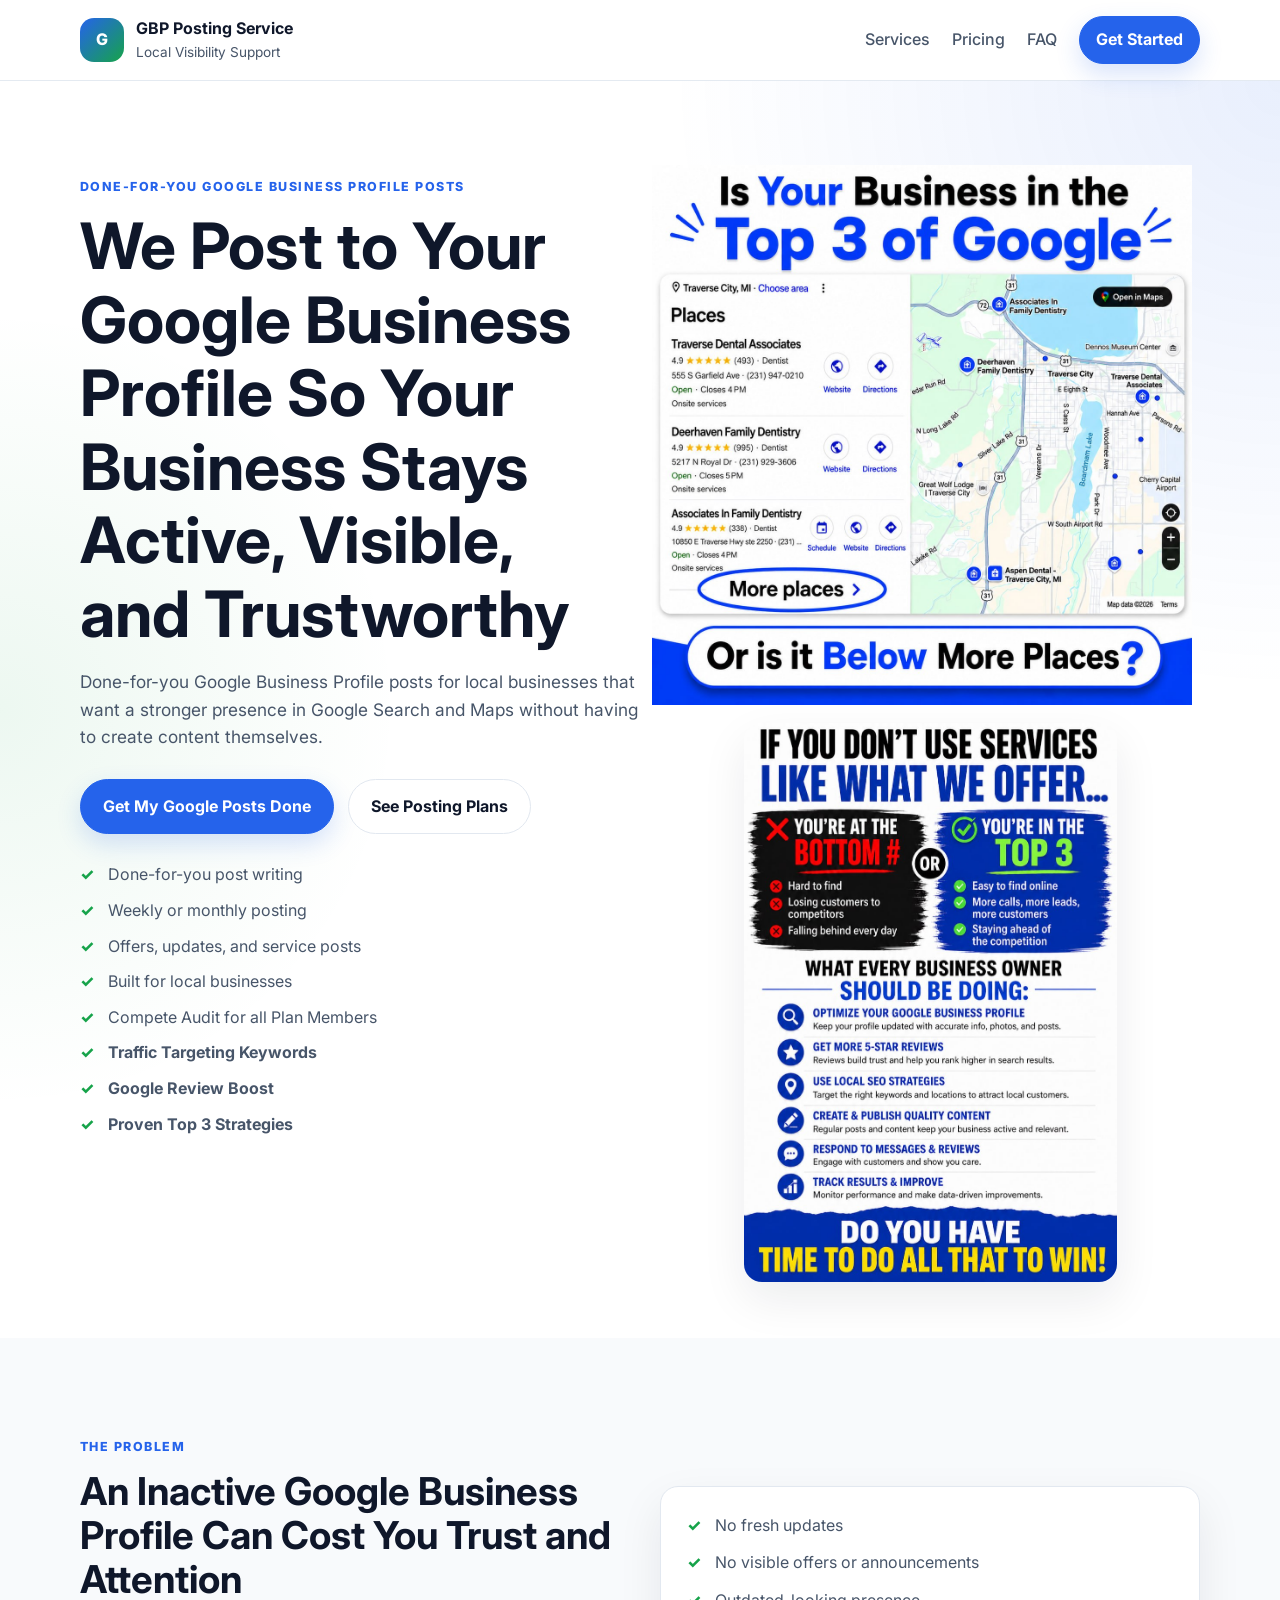
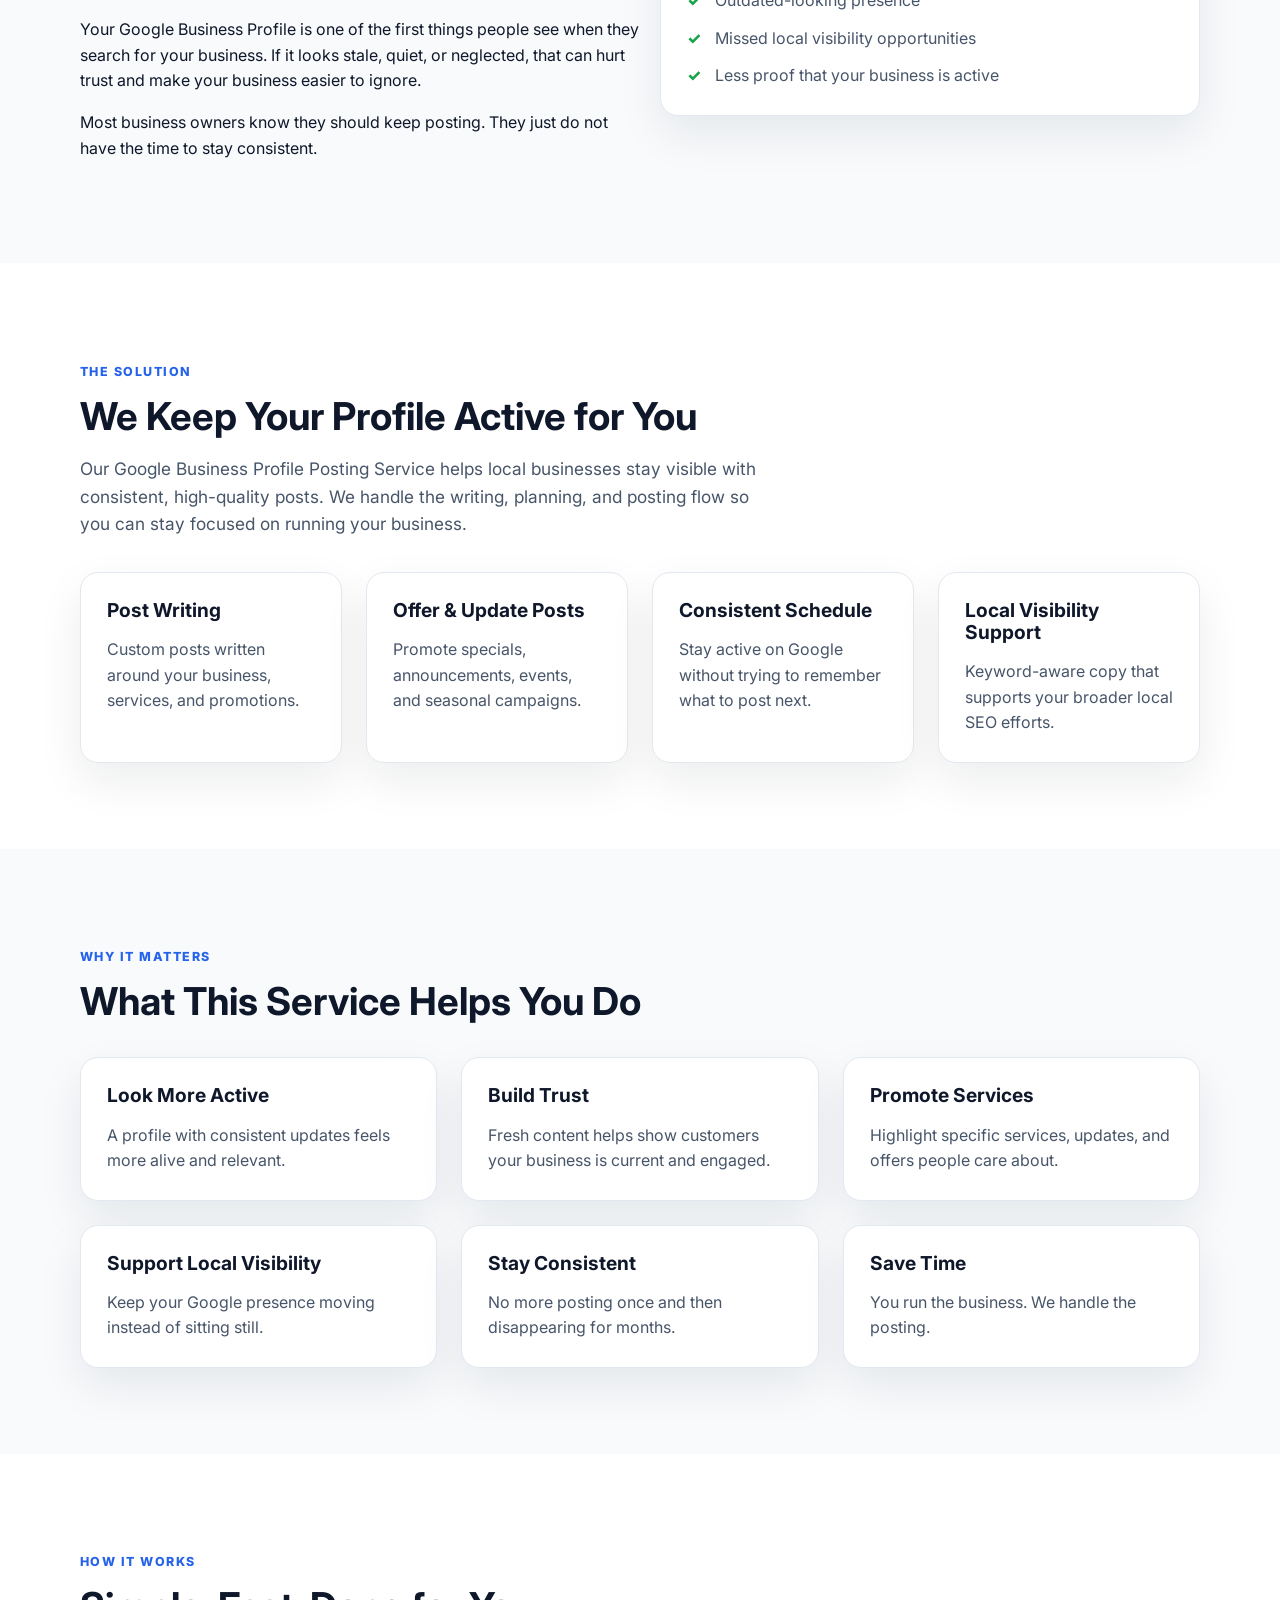
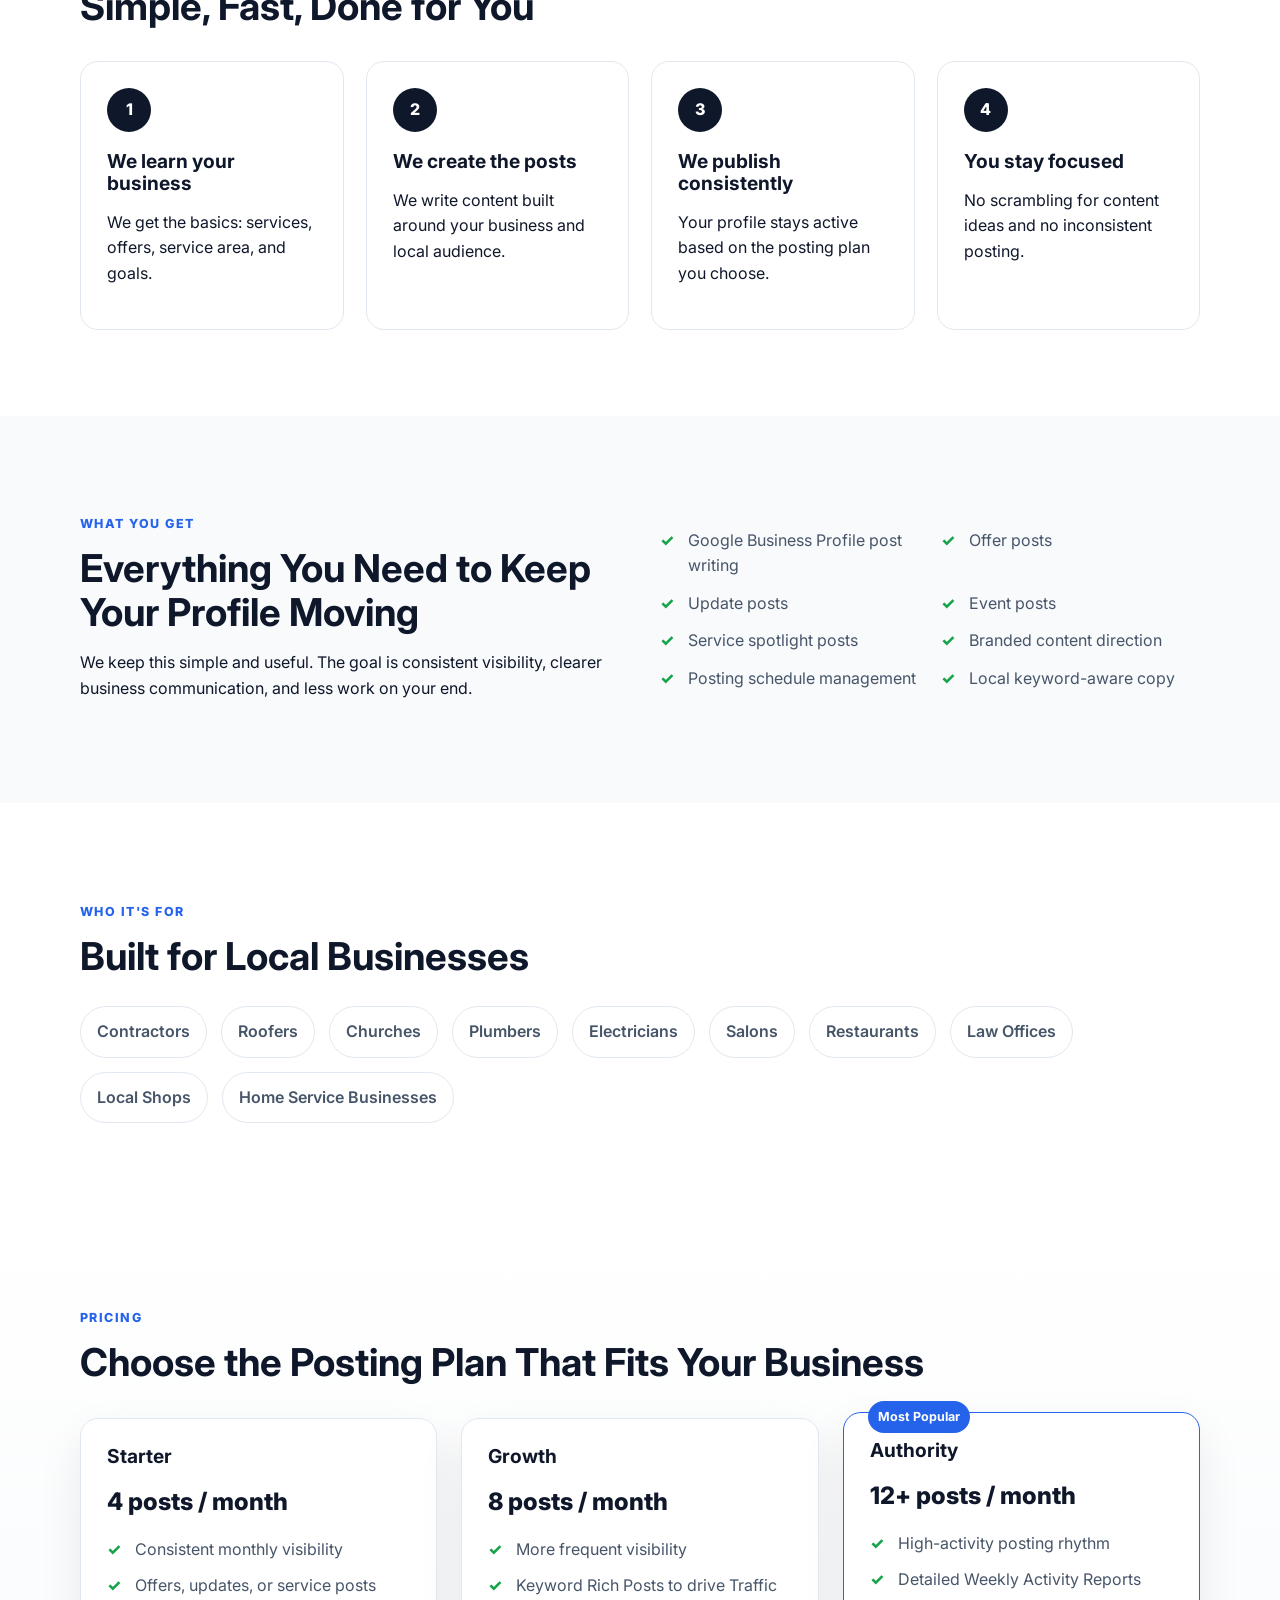
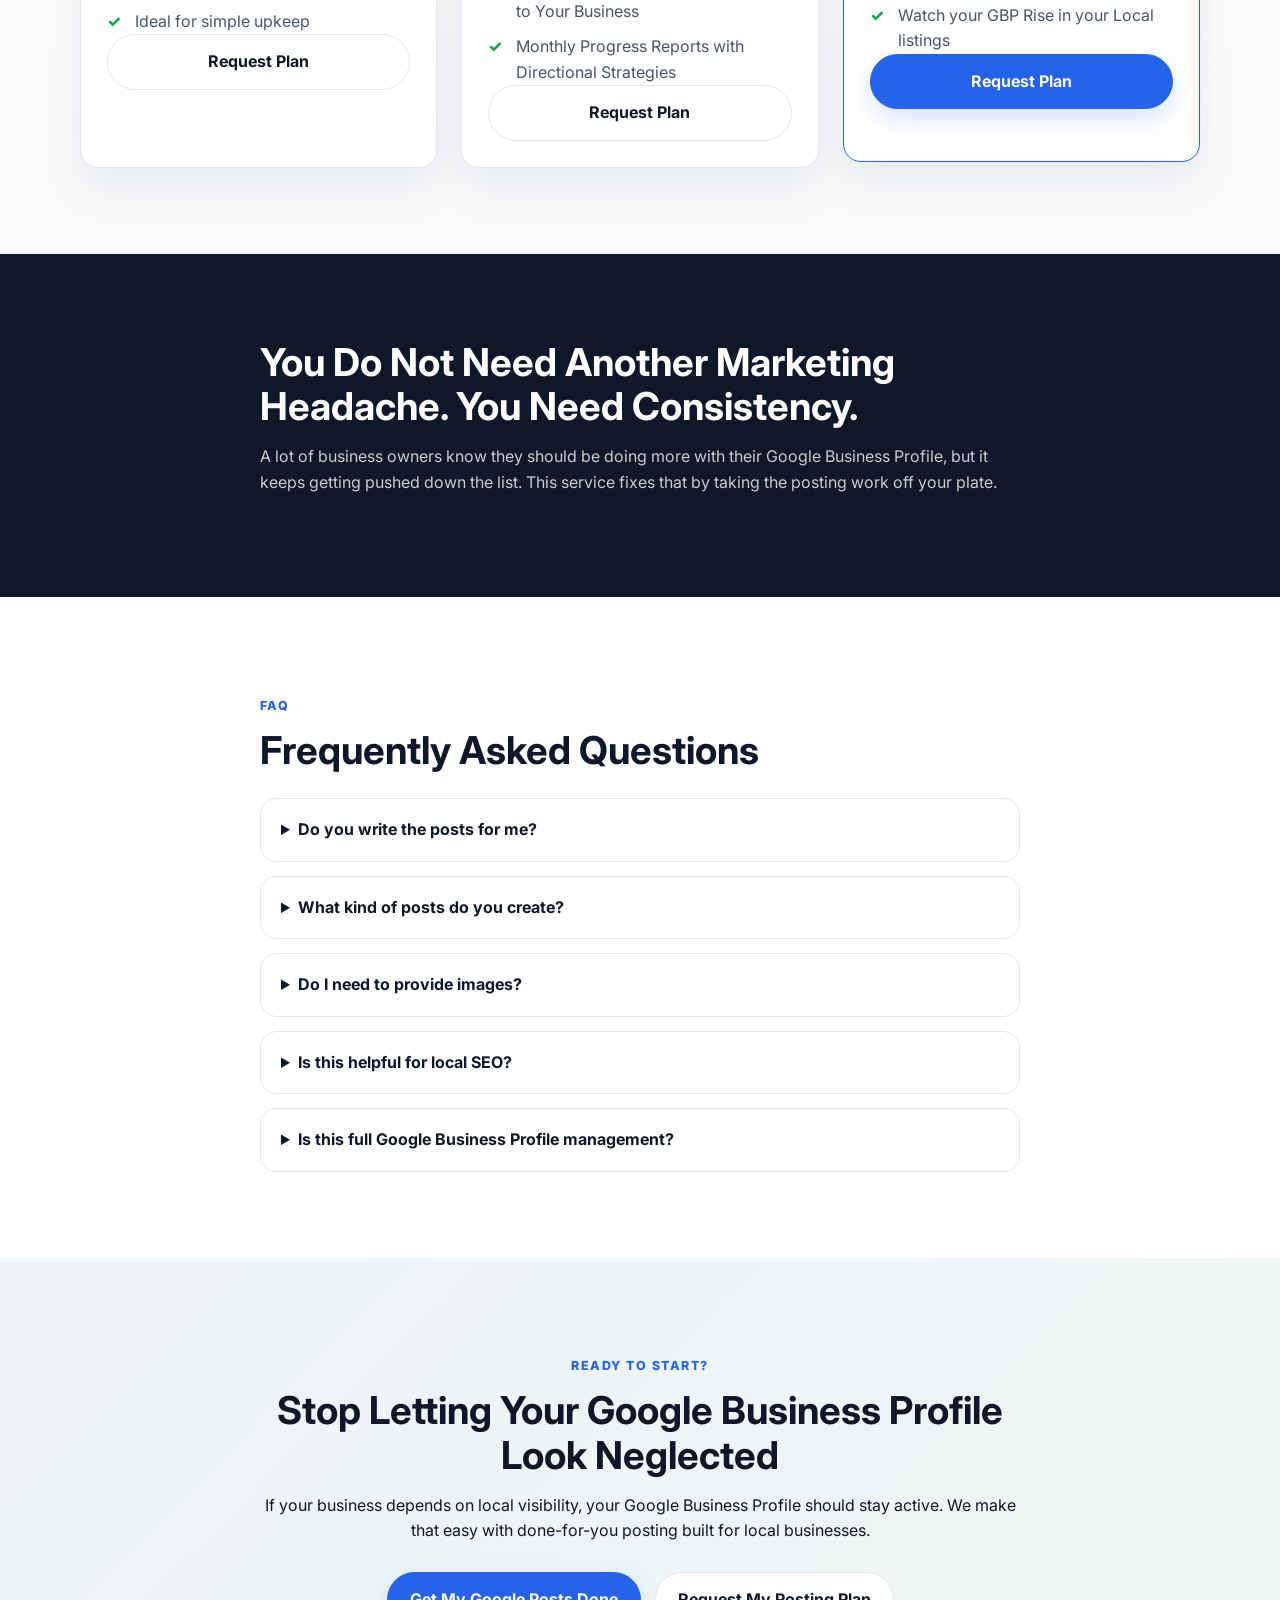
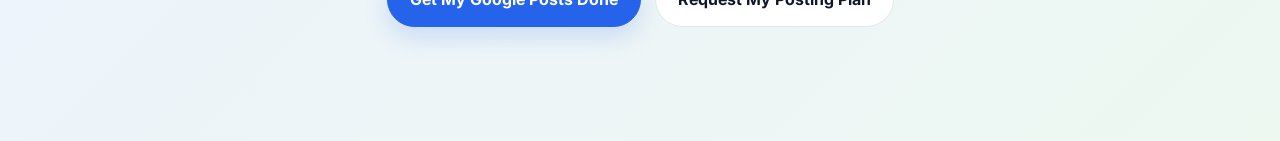
==== index.html @ eb39175f "Refine FAQ opening wording" ====
<!DOCTYPE html>
<html lang="en">
<head>
  <meta charset="UTF-8" />
  <meta name="viewport" content="width=device-width, initial-scale=1.0" />
  <title>Google Business Profile Posting Service for Local Businesses</title>
  <meta name="description" content="Done-for-you Google Business Profile posting service for local businesses that want a stronger presence in Google Search and Maps." />
  <link rel="preconnect" href="https://fonts.googleapis.com">
  <link rel="preconnect" href="https://fonts.gstatic.com" crossorigin>
  <link href="https://fonts.googleapis.com/css2?family=Inter:wght@400;500;600;700;800&display=swap" rel="stylesheet">
  <link rel="stylesheet" href="styles.css" />
</head>
<body>
  <header class="site-header">
    <div class="container nav">
      <div class="brand">
        <div class="brand-mark">G</div>
        <div>
          <strong>GBP Posting Service</strong>
          <span>Local Visibility Support</span>
        </div>
      </div>
      <nav>
        <a href="#services">Services</a>
        <a href="#pricing">Pricing</a>
        <a href="#faq">FAQ</a>
        <a href="#contact" class="btn btn-small">Get Started</a>
      </nav>
    </div>
  </header>

  <main>
    <section class="hero">
      <div class="container hero-grid">
        <div>
          <p class="eyebrow">DONE-FOR-YOU GOOGLE BUSINESS PROFILE POSTS</p>
          <h1>We Post to Your Google Business Profile So Your Business Stays Active, Visible, and Trustworthy</h1>
          <p class="lead">Done-for-you Google Business Profile posts for local businesses that want a stronger presence in Google Search and Maps without having to create content themselves.</p>
          <div class="hero-actions">
            <a href="#contact" class="btn">Get My Google Posts Done</a>
            <a href="#pricing" class="btn btn-secondary">See Posting Plans</a>
          </div>
          <ul class="check-list compact">
            <li>Done-for-you post writing</li>
            <li>Weekly or monthly posting</li>
            <li>Offers, updates, and service posts</li>
            <li>Built for local businesses</li>
            <li>Compete Audit for all Plan Members</li>
            <li><strong>Traffic Targeting Keywords</strong></li>
            <li><strong>Google Review Boost</strong></li>
            <li><strong>Proven Top 3 Strategies</strong></li>
          </ul>
        </div>
        <div class="hero-visual-stack">
          <div class="hero-card hero-image-card">
            <img src="assets/hero-image-v4.jpg" alt="Google Business Profile Posting Service" class="hero-image" />
          </div>
          <div class="hero-support-wrap">
            <img src="assets/hero-support-image.jpg" alt="Google Business Profile support visual" class="hero-support-image" />
          </div>
        </div>
      </div>
    </section>

    <section class="section muted">
      <div class="container two-col">
        <div>
          <p class="eyebrow">THE PROBLEM</p>
          <h2>An Inactive Google Business Profile Can Cost You Trust and Attention</h2>
          <p>Your Google Business Profile is one of the first things people see when they search for your business. If it looks stale, quiet, or neglected, that can hurt trust and make your business easier to ignore.</p>
          <p>Most business owners know they should keep posting. They just do not have the time to stay consistent.</p>
        </div>
        <div class="card">
          <ul class="check-list">
            <li>No fresh updates</li>
            <li>No visible offers or announcements</li>
            <li>Outdated-looking presence</li>
            <li>Missed local visibility opportunities</li>
            <li>Less proof that your business is active</li>
          </ul>
        </div>
      </div>
    </section>

    <section id="services" class="section">
      <div class="container">
        <p class="eyebrow">THE SOLUTION</p>
        <h2>We Keep Your Profile Active for You</h2>
        <p class="section-intro">Our Google Business Profile Posting Service helps local businesses stay visible with consistent, high-quality posts. We handle the writing, planning, and posting flow so you can stay focused on running your business.</p>
        <div class="card-grid four">
          <article class="card feature-card">
            <h3>Post Writing</h3>
            <p>Custom posts written around your business, services, and promotions.</p>
          </article>
          <article class="card feature-card">
            <h3>Offer & Update Posts</h3>
            <p>Promote specials, announcements, events, and seasonal campaigns.</p>
          </article>
          <article class="card feature-card">
            <h3>Consistent Schedule</h3>
            <p>Stay active on Google without trying to remember what to post next.</p>
          </article>
          <article class="card feature-card">
            <h3>Local Visibility Support</h3>
            <p>Keyword-aware copy that supports your broader local SEO efforts.</p>
          </article>
        </div>
      </div>
    </section>

    <section class="section muted">
      <div class="container">
        <p class="eyebrow">WHY IT MATTERS</p>
        <h2>What This Service Helps You Do</h2>
        <div class="card-grid three">
          <article class="card"><h3>Look More Active</h3><p>A profile with consistent updates feels more alive and relevant.</p></article>
          <article class="card"><h3>Build Trust</h3><p>Fresh content helps show customers your business is current and engaged.</p></article>
          <article class="card"><h3>Promote Services</h3><p>Highlight specific services, updates, and offers people care about.</p></article>
          <article class="card"><h3>Support Local Visibility</h3><p>Keep your Google presence moving instead of sitting still.</p></article>
          <article class="card"><h3>Stay Consistent</h3><p>No more posting once and then disappearing for months.</p></article>
          <article class="card"><h3>Save Time</h3><p>You run the business. We handle the posting.</p></article>
        </div>
      </div>
    </section>

    <section class="section">
      <div class="container">
        <p class="eyebrow">HOW IT WORKS</p>
        <h2>Simple, Fast, Done for You</h2>
        <div class="steps">
          <div class="step"><span>1</span><h3>We learn your business</h3><p>We get the basics: services, offers, service area, and goals.</p></div>
          <div class="step"><span>2</span><h3>We create the posts</h3><p>We write content built around your business and local audience.</p></div>
          <div class="step"><span>3</span><h3>We publish consistently</h3><p>Your profile stays active based on the posting plan you choose.</p></div>
          <div class="step"><span>4</span><h3>You stay focused</h3><p>No scrambling for content ideas and no inconsistent posting.</p></div>
        </div>
      </div>
    </section>

    <section class="section muted">
      <div class="container two-col">
        <div>
          <p class="eyebrow">WHAT YOU GET</p>
          <h2>Everything You Need to Keep Your Profile Moving</h2>
          <p>We keep this simple and useful. The goal is consistent visibility, clearer business communication, and less work on your end.</p>
        </div>
        <div>
          <ul class="check-list cols">
            <li>Google Business Profile post writing</li>
            <li>Offer posts</li>
            <li>Update posts</li>
            <li>Event posts</li>
            <li>Service spotlight posts</li>
            <li>Branded content direction</li>
            <li>Posting schedule management</li>
            <li>Local keyword-aware copy</li>
          </ul>
        </div>
      </div>
    </section>

    <section class="section">
      <div class="container">
        <p class="eyebrow">WHO IT'S FOR</p>
        <h2>Built for Local Businesses</h2>
        <div class="badge-grid">
          <span>Contractors</span>
          <span>Roofers</span>
          <span>Churches</span>
          <span>Plumbers</span>
          <span>Electricians</span>
          <span>Salons</span>
          <span>Restaurants</span>
          <span>Law Offices</span>
          <span>Local Shops</span>
          <span>Home Service Businesses</span>
        </div>
      </div>
    </section>

    <section id="pricing" class="section pricing-section">
      <div class="container">
        <p class="eyebrow">PRICING</p>
        <h2>Choose the Posting Plan That Fits Your Business</h2>
        <div class="card-grid three pricing-grid">
          <article class="card pricing-card">
            <h3>Starter</h3>
            <p class="price">4 posts / month</p>
            <ul class="check-list compact">
              <li>Consistent monthly visibility</li>
              <li>Offers, updates, or service posts</li>
              <li>Ideal for simple upkeep</li>
            </ul>
            <a href="#contact" class="btn btn-secondary btn-block">Request Plan</a>
          </article>
          <article class="card pricing-card">
            <h3>Growth</h3>
            <p class="price">8 posts / month</p>
            <ul class="check-list compact">
              <li>More frequent visibility</li>
              <li>Keyword Rich Posts to drive Traffic to Your Business</li>
              <li>Monthly Progress Reports with Directional Strategies</li>
            </ul>
            <a href="#contact" class="btn btn-secondary btn-block">Request Plan</a>
          </article>
          <article class="card pricing-card featured">
            <div class="tag">Most Popular</div>
            <h3>Authority</h3>
            <p class="price">12+ posts / month</p>
            <ul class="check-list compact">
              <li>High-activity posting rhythm</li>
              <li>Detailed Weekly Activity Reports</li>
              <li>Watch your GBP Rise in your Local listings</li>
            </ul>
            <a href="#contact" class="btn btn-block">Request Plan</a>
          </article>
        </div>
      </div>
    </section>

    <section class="section dark-band">
      <div class="container narrow">
        <h2>You Do Not Need Another Marketing Headache. You Need Consistency.</h2>
        <p>A lot of business owners know they should be doing more with their Google Business Profile, but it keeps getting pushed down the list. This service fixes that by taking the posting work off your plate.</p>
      </div>
    </section>

    <section id="faq" class="section">
      <div class="container narrow">
        <p class="eyebrow">FAQ</p>
        <h2>Frequently Asked Questions</h2>
        <div class="faq-list">
          <details><summary>Do you write the posts for me?</summary><p>Yes. We handle the writing based on your business, services, and offers.</p></details>
          <details><summary>What kind of posts do you create?</summary><p>Offers, updates, events, service spotlight posts, and general business announcements.</p></details>
          <details><summary>Do I need to provide images?</summary><p>You can provide them, or we can guide the image direction to fit the post.</p></details>
          <details><summary>Is this helpful for local SEO?</summary><p>It supports your broader local visibility strategy by keeping your profile active and current.</p></details>
          <details><summary>Is this full Google Business Profile management?</summary><p>No and Yes, this is a GBP posting service BUT, We do offer other Premium Services For Local Business Owners, Websites, Messaging, Viral Campaigns, Videos and more.</p></details>
        </div>
      </div>
    </section>

    <section id="contact" class="section final-cta">
      <div class="container narrow center">
        <p class="eyebrow">READY TO START?</p>
        <h2>Stop Letting Your Google Business Profile Look Neglected</h2>
        <p>If your business depends on local visibility, your Google Business Profile should stay active. We make that easy with done-for-you posting built for local businesses.</p>
        <div class="hero-actions centered-actions">
          <a href="mailto:kellysreviews@agentmail.to?subject=Google%20Business%20Profile%20Posting%20Service" class="btn">Get My Google Posts Done</a>
          <a href="mailto:kellysreviews@agentmail.to?subject=Request%20My%20Posting%20Plan" class="btn btn-secondary">Request My Posting Plan</a>
        </div>
      </div>
    </section>
  </main>
</body>
</html>
---- styles.css ----
:root {
  --bg: #ffffff;
  --text: #0f172a;
  --muted: #475569;
  --line: #e2e8f0;
  --soft: #f8fafc;
  --primary: #2563eb;
  --primary-dark: #1d4ed8;
  --accent: #16a34a;
  --dark: #0f172a;
  --radius: 18px;
  --shadow: 0 18px 45px rgba(15, 23, 42, 0.08);
}
* { box-sizing: border-box; }
html { scroll-behavior: smooth; }
body {
  margin: 0;
  font-family: 'Inter', system-ui, sans-serif;
  color: var(--text);
  background: var(--bg);
  line-height: 1.6;
}
a { color: inherit; text-decoration: none; }
.container { width: min(1120px, calc(100% - 32px)); margin: 0 auto; }
.narrow { width: min(760px, calc(100% - 32px)); }
.center { text-align: center; }
.site-header {
  position: sticky;
  top: 0;
  z-index: 10;
  background: rgba(255,255,255,0.92);
  backdrop-filter: blur(10px);
  border-bottom: 1px solid rgba(226,232,240,0.9);
}
.nav {
  display: flex;
  align-items: center;
  justify-content: space-between;
  padding: 16px 0;
  gap: 20px;
}
.brand { display: flex; align-items: center; gap: 12px; }
.brand strong, .brand span { display: block; }
.brand span { font-size: 0.85rem; color: var(--muted); }
.brand-mark {
  width: 44px; height: 44px; border-radius: 14px;
  display: grid; place-items: center;
  font-weight: 800; color: white;
  background: linear-gradient(135deg, var(--primary), var(--accent));
}
nav { display: flex; align-items: center; gap: 22px; }
nav a { color: var(--muted); font-weight: 500; }
.btn {
  display: inline-flex; align-items: center; justify-content: center;
  padding: 14px 22px; border-radius: 999px; font-weight: 700;
  background: var(--primary); color: white; border: 1px solid var(--primary);
  box-shadow: 0 10px 25px rgba(37, 99, 235, 0.18);
}
.btn:hover { background: var(--primary-dark); }
.btn-secondary {
  background: white; color: var(--text); border-color: var(--line); box-shadow: none;
}
.btn-small { padding: 10px 16px; }
.btn-block { width: 100%; }
.hero {
  padding: 84px 0 56px;
  background: radial-gradient(circle at top right, rgba(37,99,235,0.10), transparent 34%),
              radial-gradient(circle at left, rgba(22,163,74,0.08), transparent 28%);
}
.hero-grid, .two-col {
  display: grid;
  grid-template-columns: 1.02fr 0.98fr;
  gap: 18px;
  align-items: center;
}
.hero-grid {
  align-items: start;
}
.eyebrow {
  letter-spacing: 0.12em;
  text-transform: uppercase;
  font-size: 0.78rem;
  font-weight: 800;
  color: var(--primary);
  margin-bottom: 12px;
}
h1, h2, h3 { line-height: 1.15; margin: 0 0 16px; }
h1 { font-size: clamp(2.5rem, 5vw, 4.4rem); max-width: 13ch; }
h2 { font-size: clamp(2rem, 3vw, 3rem); }
h3 { font-size: 1.2rem; }
.lead, .section-intro { font-size: 1.08rem; color: var(--muted); max-width: 62ch; }
.hero-actions { display: flex; flex-wrap: wrap; gap: 14px; margin: 28px 0; }
.centered-actions { justify-content: center; }
.check-list { list-style: none; padding: 0; margin: 0; display: grid; gap: 12px; }
.check-list li {
  position: relative; padding-left: 28px; color: var(--muted);
}
.check-list li::before {
  content: '✓'; position: absolute; left: 0; top: 0;
  color: var(--accent); font-weight: 800;
}
.check-list.compact { gap: 10px; }
.check-list.cols { grid-template-columns: repeat(2, minmax(0, 1fr)); column-gap: 22px; }
.hero-visual-stack {
  display: flex;
  flex-direction: column;
  align-items: center;
  gap: 18px;
}
.hero-support-wrap {
  max-width: 373px;
  width: 100%;
  margin: 0 auto;
}
.hero-support-image {
  display: block;
  width: 100%;
  height: auto;
  border-radius: 18px;
  box-shadow: var(--shadow);
}
.hero-card, .card {
  background: white; border: 1px solid var(--line); border-radius: var(--radius); box-shadow: var(--shadow);
}
.hero-image-card {
  position: relative;
  overflow: visible;
  max-width: 560px;
  width: 100%;
  justify-self: stretch;
  align-self: start;
  margin-top: 0;
  margin-left: -8px;
  background: transparent;
  border: 0;
  box-shadow: none;
}
.hero-image {
  display: block;
  width: 100%;
  height: auto;
  max-height: 860px;
  object-fit: contain;
  object-position: center top;
}
.section { padding: 86px 0; }
.muted { background: var(--soft); }
.card { padding: 26px; }
.card-grid {
  display: grid; gap: 24px; margin-top: 34px;
}
.card-grid.four { grid-template-columns: repeat(4, minmax(0, 1fr)); }
.card-grid.three { grid-template-columns: repeat(3, minmax(0, 1fr)); }
.feature-card p, .card p { color: var(--muted); margin: 0; }
.steps {
  display: grid; grid-template-columns: repeat(4, minmax(0, 1fr)); gap: 22px; margin-top: 32px;
}
.step {
  padding: 26px; border: 1px solid var(--line); border-radius: var(--radius); background: white;
}
.step span {
  width: 44px; height: 44px; border-radius: 50%; display: grid; place-items: center;
  background: var(--dark); color: white; font-weight: 800; margin-bottom: 18px;
}
.badge-grid {
  display: flex; flex-wrap: wrap; gap: 14px; margin-top: 28px;
}
.badge-grid span {
  padding: 12px 16px; border-radius: 999px; border: 1px solid var(--line); background: white; color: var(--muted); font-weight: 600;
}
.pricing-section { background: linear-gradient(180deg, #ffffff, #f8fafc); }
.pricing-card { position: relative; }
.pricing-card .price { font-size: 1.5rem; font-weight: 800; color: var(--text); margin-bottom: 16px; }
.pricing-card.featured { border-color: var(--primary); transform: translateY(-6px); }
.tag {
  position: absolute; top: -12px; left: 24px; padding: 6px 10px; border-radius: 999px; background: var(--primary); color: white; font-size: 0.78rem; font-weight: 700;
}
.dark-band { background: var(--dark); color: white; }
.dark-band p { color: rgba(255,255,255,0.78); }
.faq-list { display: grid; gap: 14px; margin-top: 26px; }
details {
  border: 1px solid var(--line); border-radius: 16px; padding: 18px 20px; background: white;
}
summary { cursor: pointer; font-weight: 700; }
details p { color: var(--muted); margin: 12px 0 0; }
.final-cta {
  background: linear-gradient(135deg, rgba(37,99,235,0.08), rgba(22,163,74,0.08));
}
@media (max-width: 980px) {
  .hero-grid, .two-col, .card-grid.four, .card-grid.three, .steps { grid-template-columns: 1fr 1fr; }
  .hero-grid { gap: 20px; }
  nav { gap: 14px; }
}
@media (max-width: 760px) {
  .nav, nav, .hero-actions { flex-direction: column; align-items: stretch; }
  nav { width: 100%; }
  nav a { text-align: center; }
  .hero-grid, .two-col, .card-grid.four, .card-grid.three, .steps { grid-template-columns: 1fr; }
  .check-list.cols { grid-template-columns: 1fr; }
  .section { padding: 70px 0; }
  .hero { padding-top: 52px; }
  h1 { max-width: 100%; }
  .hero-visual-stack,
  .hero-support-wrap,
  .hero-image-card {
    max-width: 100%;
    justify-self: stretch;
  }
  .hero-image {
    max-height: none;
  }
}
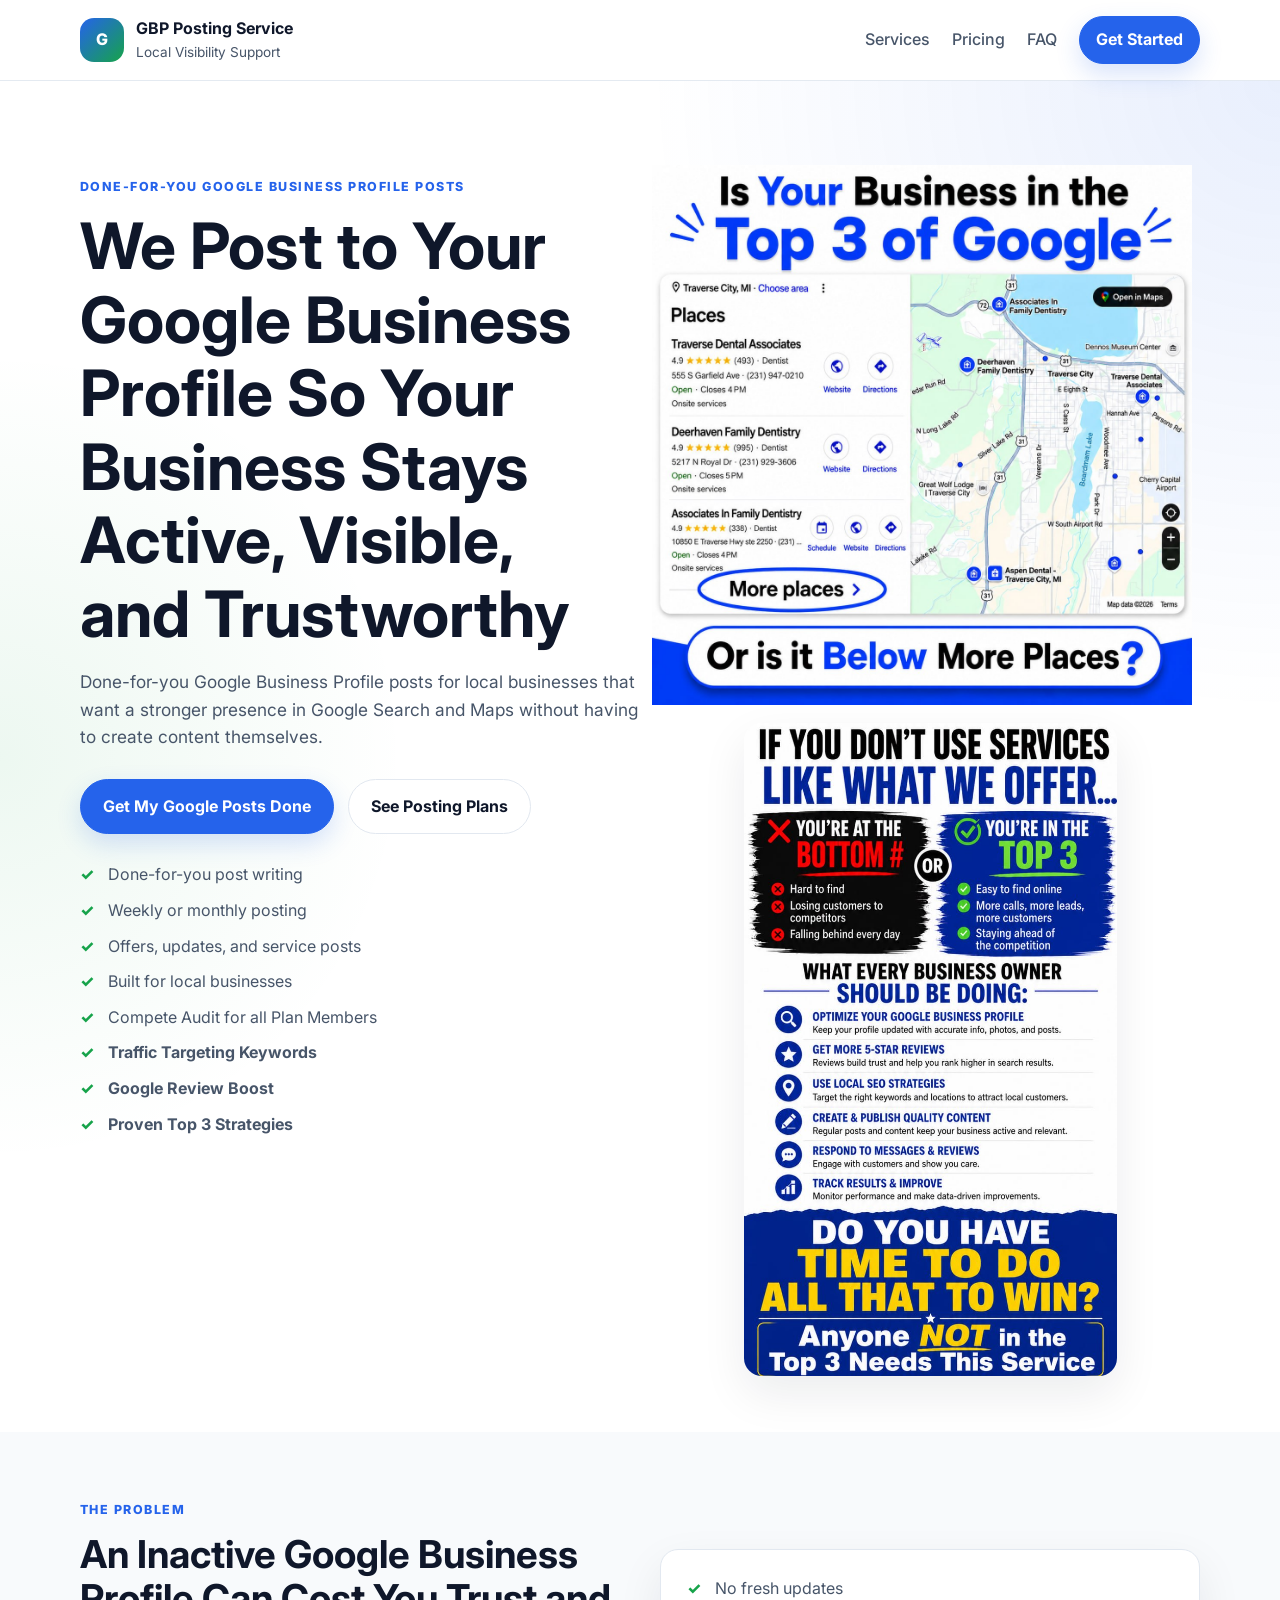
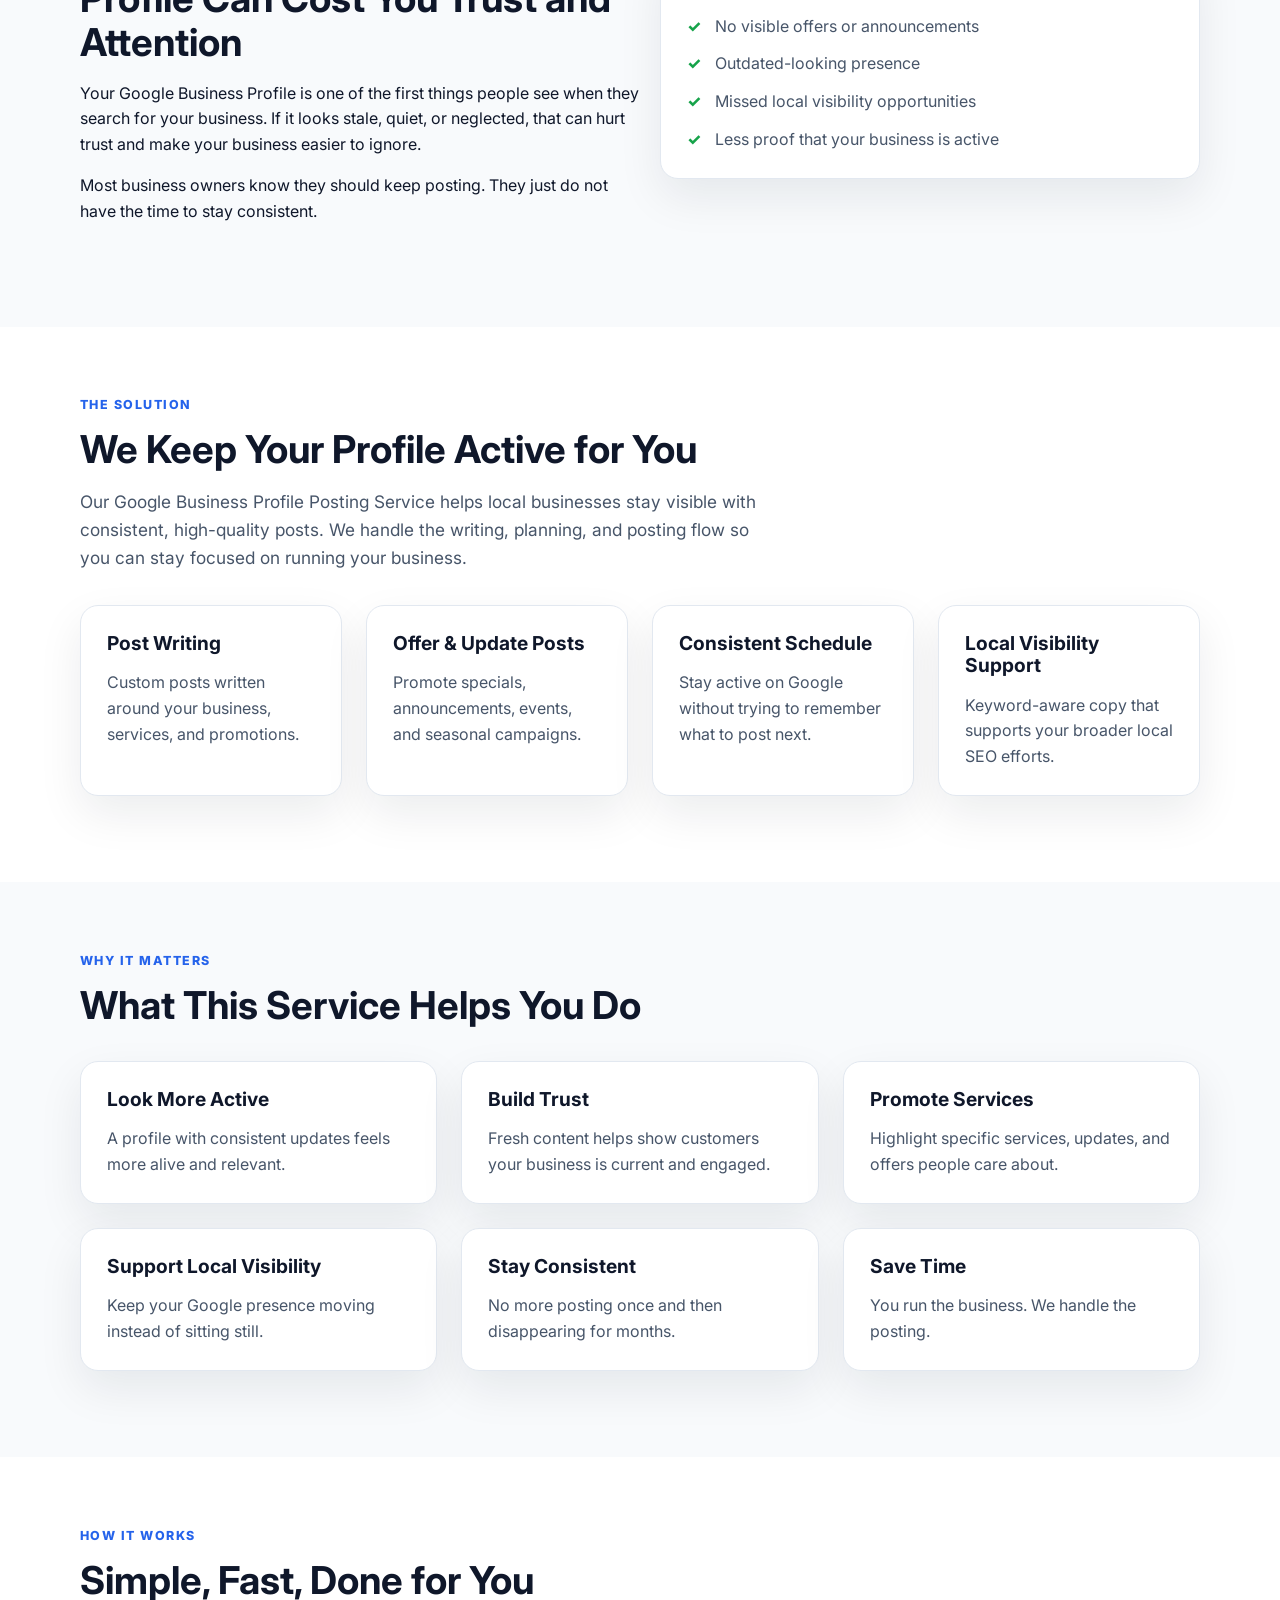
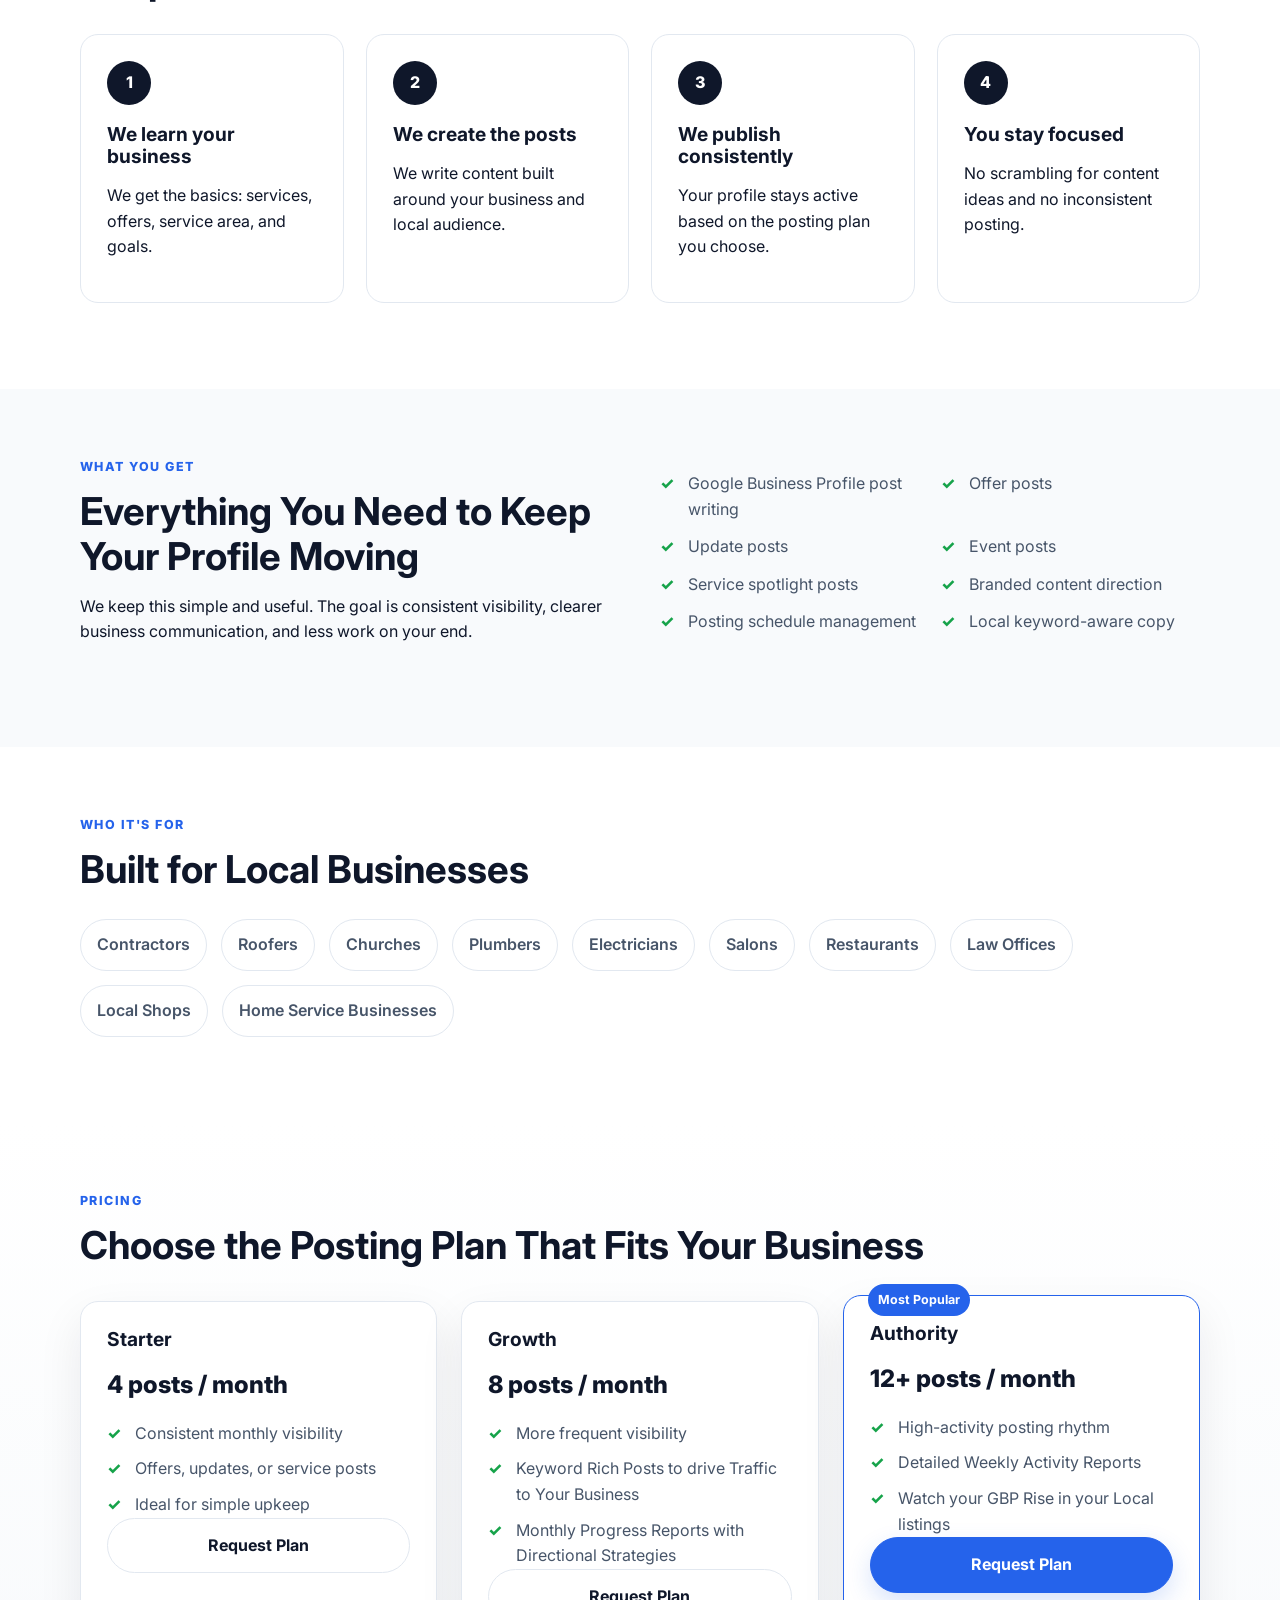
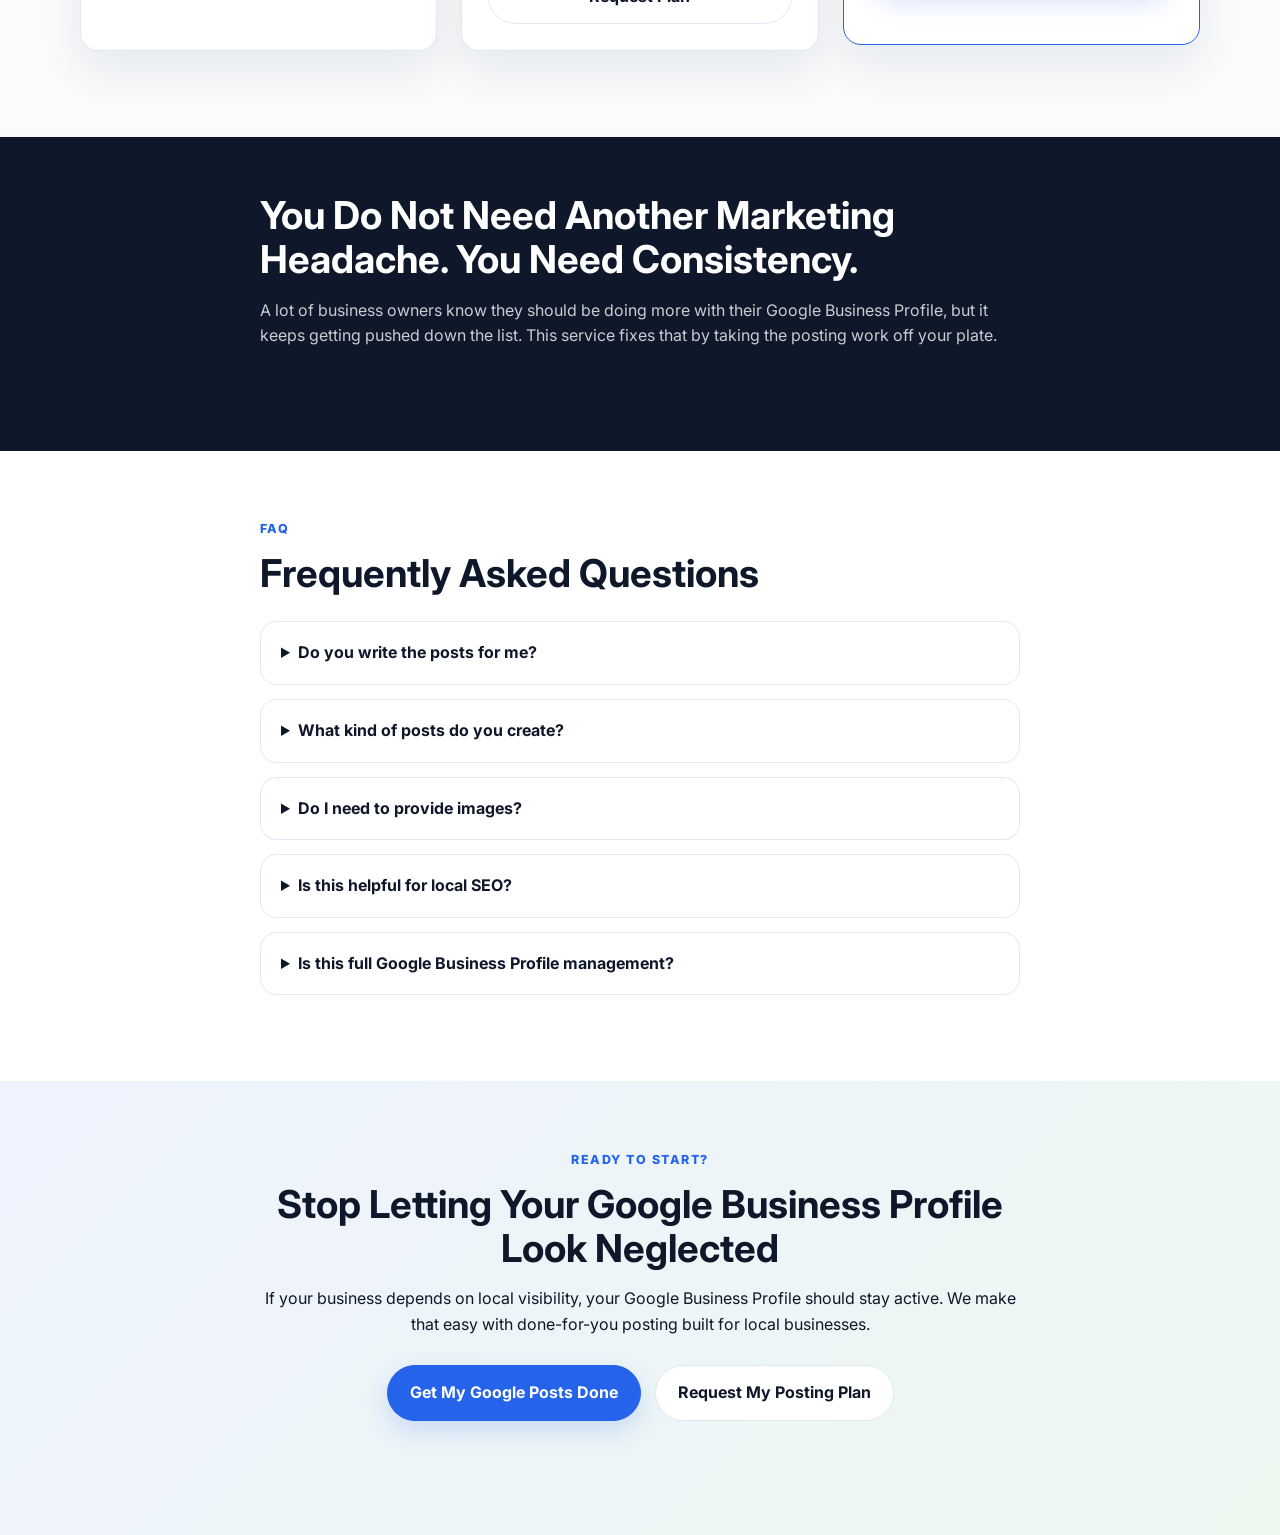
==== commit 39f03982: "Update hero support image" ====
--- a/index.html
+++ b/index.html
@@ -56,7 +56,7 @@
             <img src="assets/hero-image-v4.jpg" alt="Google Business Profile Posting Service" class="hero-image" />
           </div>
           <div class="hero-support-wrap">
-            <img src="assets/hero-support-image.jpg" alt="Google Business Profile support visual" class="hero-support-image" />
+            <img src="assets/hero-support-image-v2.jpg" alt="Google Business Profile support visual" class="hero-support-image" />
           </div>
         </div>
       </div>
--- a/styles.css
+++ b/styles.css
@@ -144,6 +144,8 @@
   object-position: center top;
 }
 .section { padding: 86px 0; }
+.hero + .section { padding-top: 56px; }
+.section + .section { padding-top: 56px; }
 .muted { background: var(--soft); }
 .card { padding: 26px; }
 .card-grid {
@@ -198,6 +200,8 @@
   .hero-grid, .two-col, .card-grid.four, .card-grid.three, .steps { grid-template-columns: 1fr; }
   .check-list.cols { grid-template-columns: 1fr; }
   .section { padding: 70px 0; }
+  .hero + .section,
+  .section + .section { padding-top: 42px; }
   .hero { padding-top: 52px; }
   h1 { max-width: 100%; }
   .hero-visual-stack,
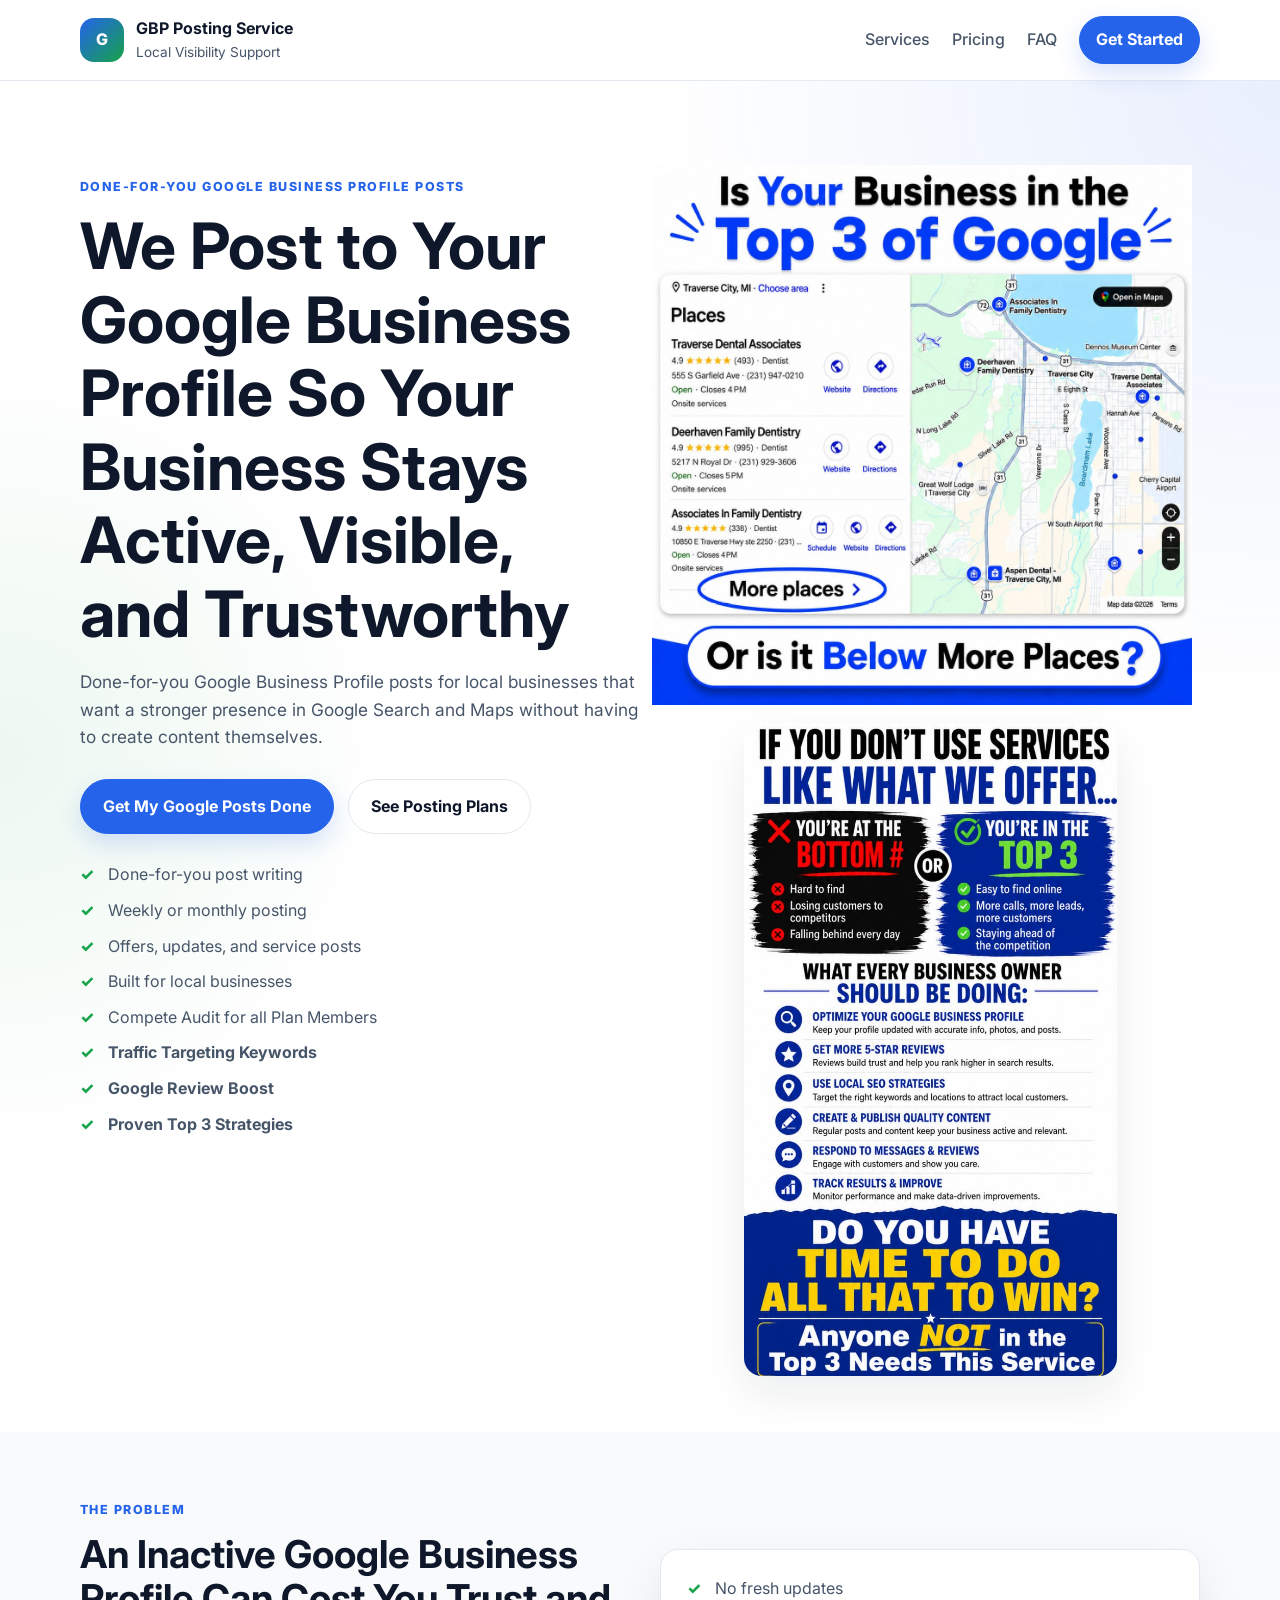
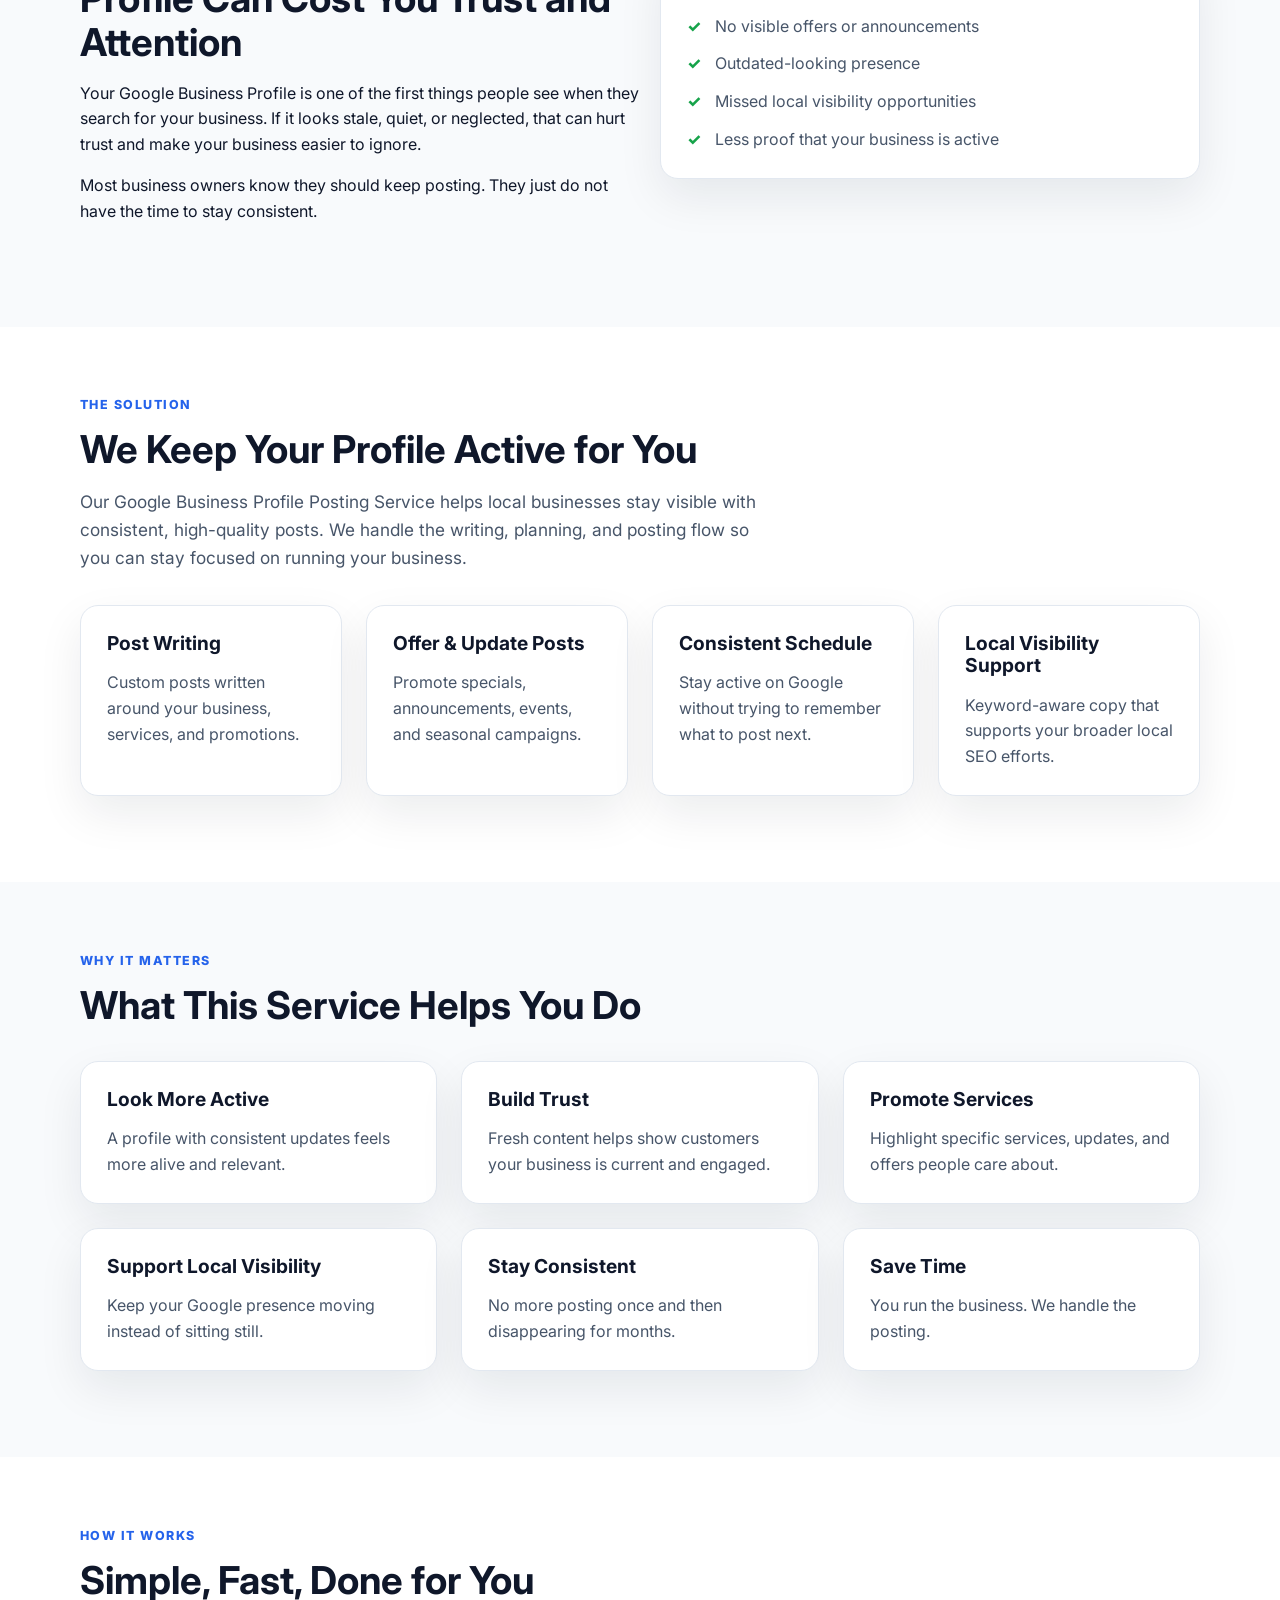
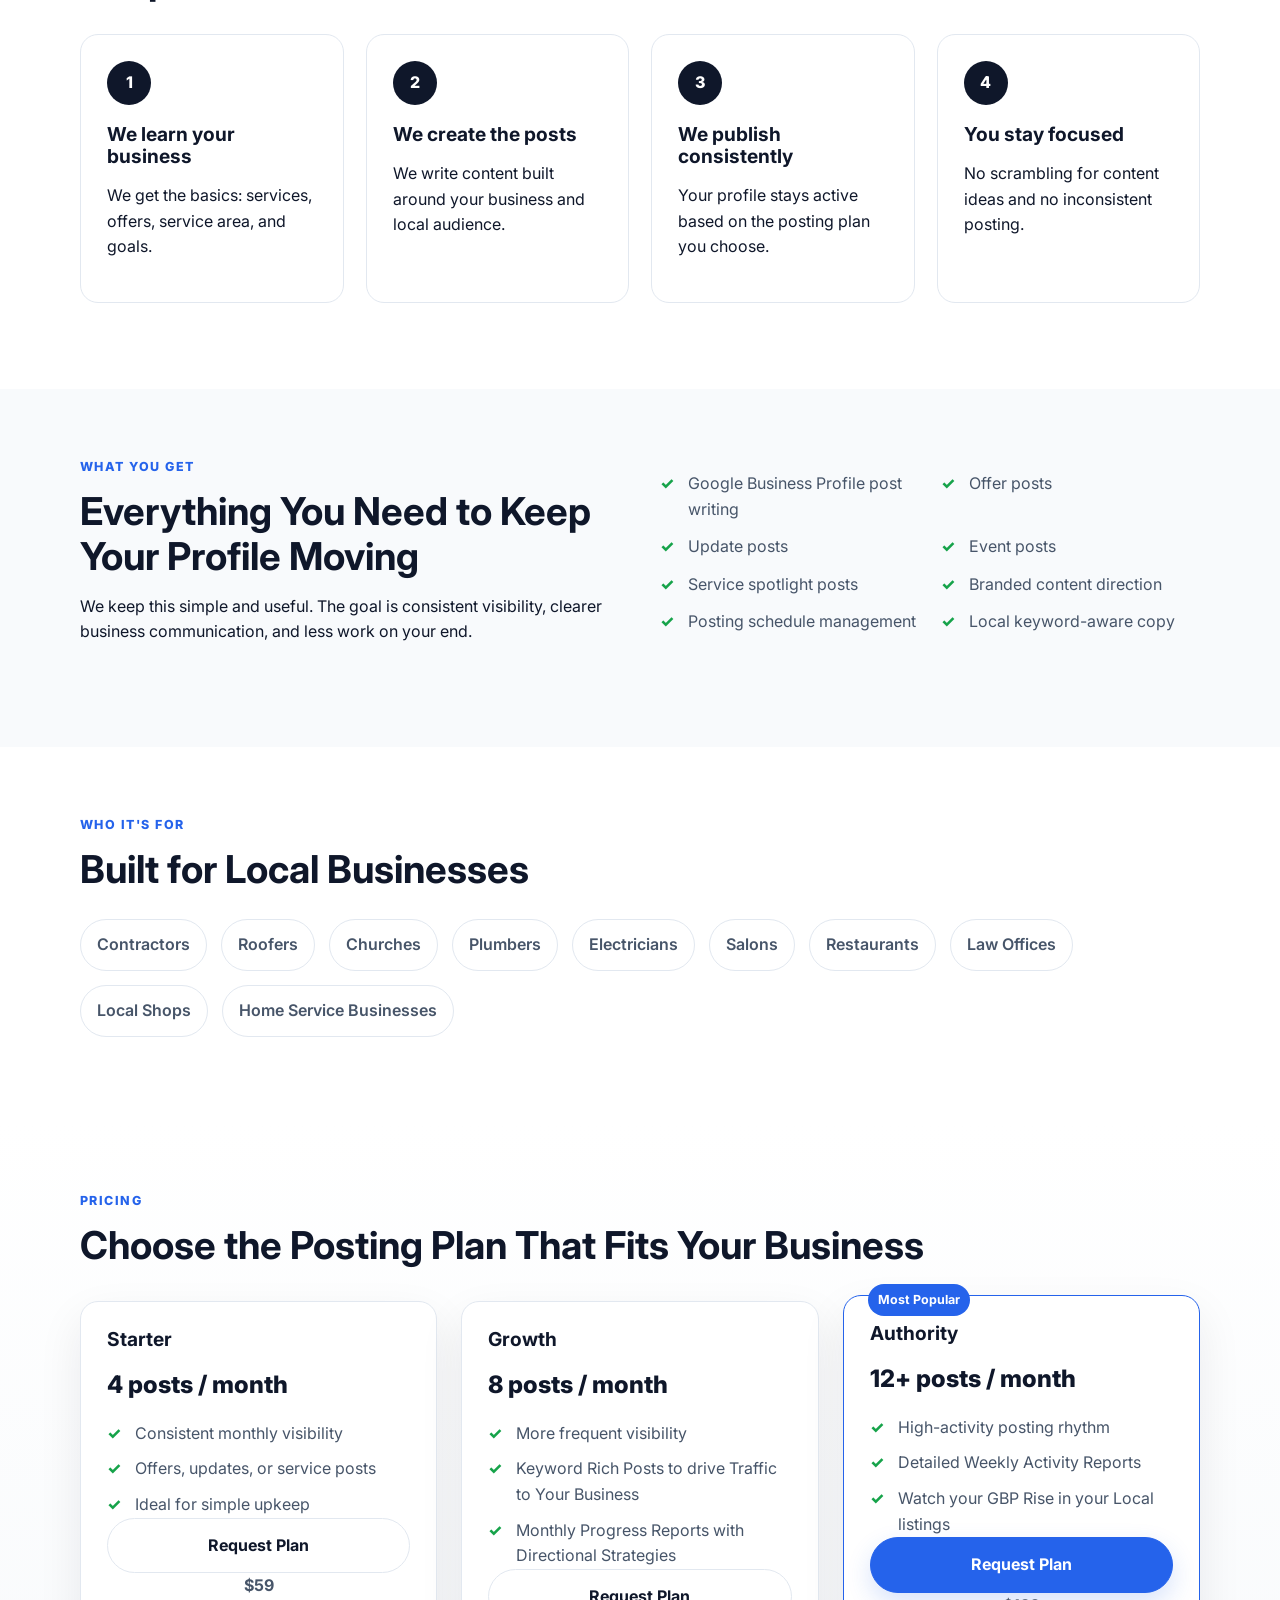
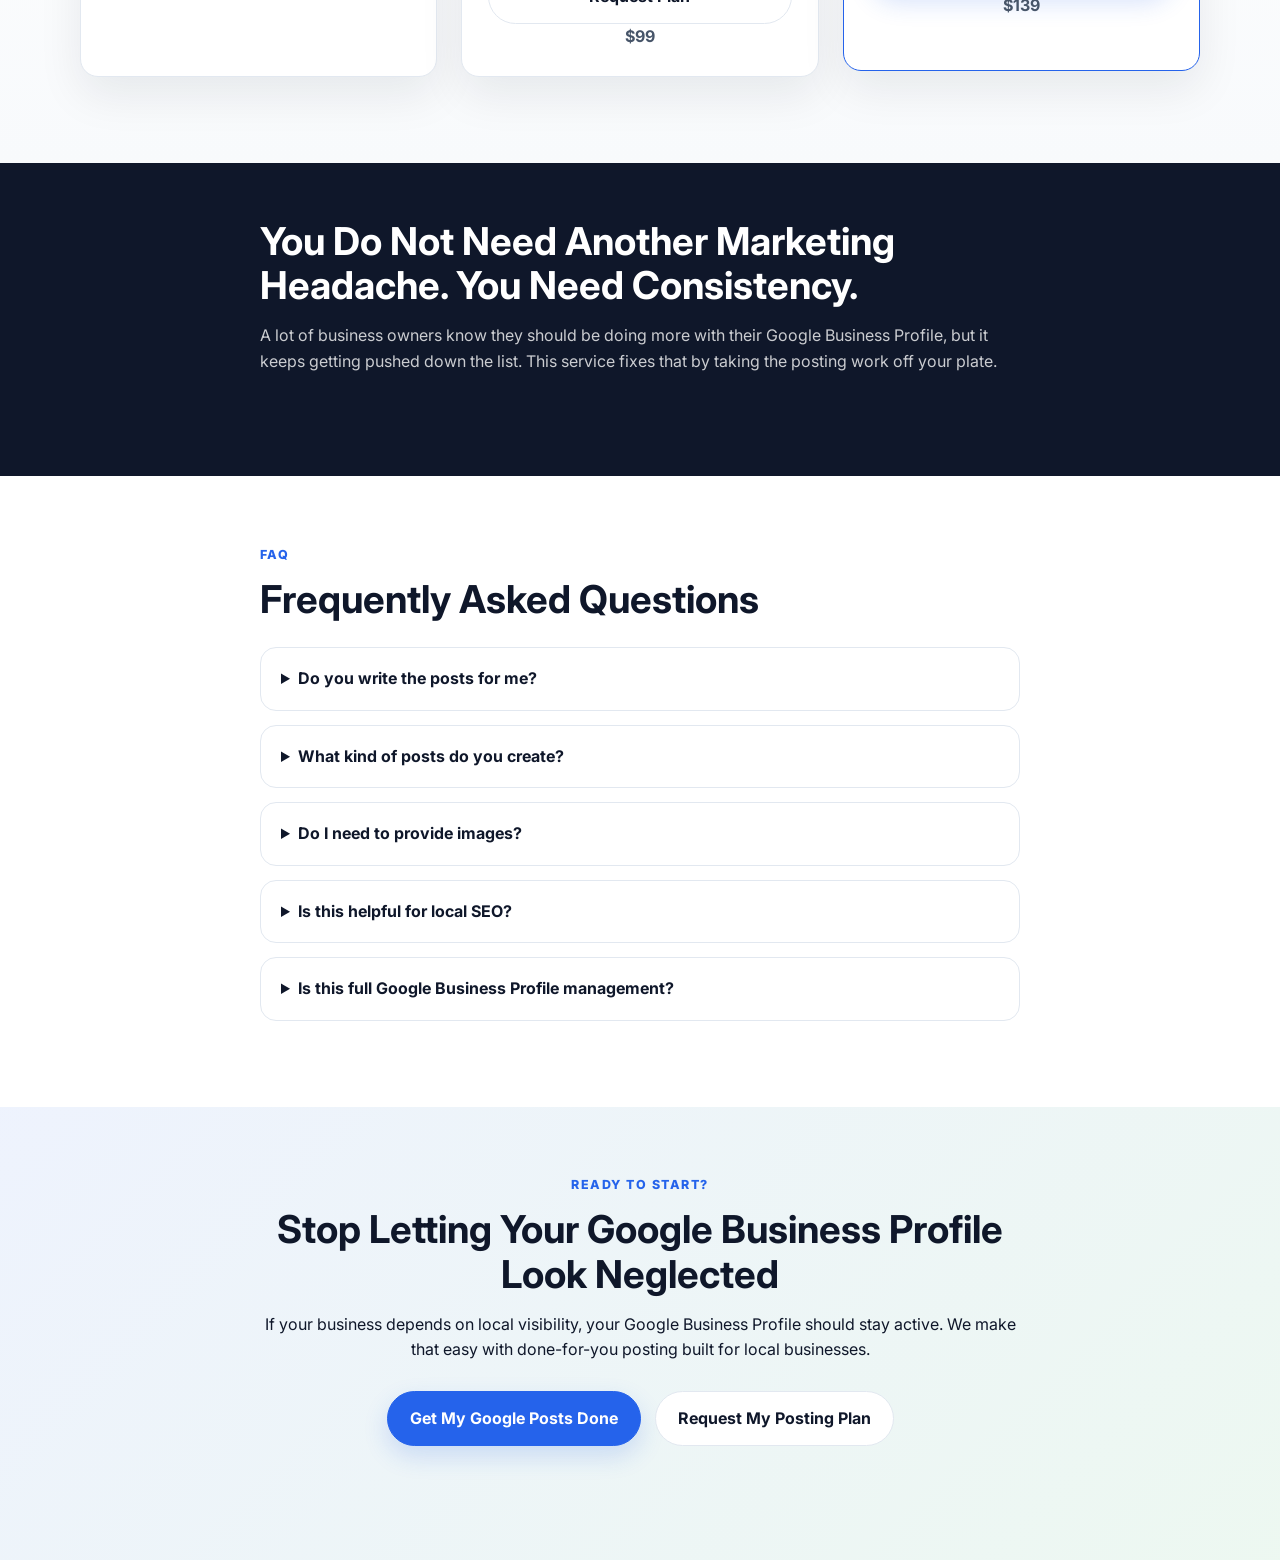
==== commit f9d25b8f: "Add pricing amounts to plan cards" ====
--- a/index.html
+++ b/index.html
@@ -191,6 +191,7 @@
               <li>Ideal for simple upkeep</li>
             </ul>
             <a href="#contact" class="btn btn-secondary btn-block">Request Plan</a>
+            <p class="plan-price-note">$59</p>
           </article>
           <article class="card pricing-card">
             <h3>Growth</h3>
@@ -201,6 +202,7 @@
               <li>Monthly Progress Reports with Directional Strategies</li>
             </ul>
             <a href="#contact" class="btn btn-secondary btn-block">Request Plan</a>
+            <p class="plan-price-note">$99</p>
           </article>
           <article class="card pricing-card featured">
             <div class="tag">Most Popular</div>
@@ -212,6 +214,7 @@
               <li>Watch your GBP Rise in your Local listings</li>
             </ul>
             <a href="#contact" class="btn btn-block">Request Plan</a>
+            <p class="plan-price-note">$139</p>
           </article>
         </div>
       </div>
--- a/styles.css
+++ b/styles.css
@@ -119,6 +119,15 @@
   border-radius: 18px;
   box-shadow: var(--shadow);
 }
+.hero-image,
+.hero-support-image {
+  transition: transform 0.35s ease, box-shadow 0.35s ease;
+  will-change: transform;
+}
+.hero-image-card:hover .hero-image,
+.hero-support-wrap:hover .hero-support-image {
+  transform: scale(1.08);
+}
 .hero-card, .card {
   background: white; border: 1px solid var(--line); border-radius: var(--radius); box-shadow: var(--shadow);
 }
@@ -173,6 +182,13 @@
 .pricing-section { background: linear-gradient(180deg, #ffffff, #f8fafc); }
 .pricing-card { position: relative; }
 .pricing-card .price { font-size: 1.5rem; font-weight: 800; color: var(--text); margin-bottom: 16px; }
+.plan-price-note {
+  margin: 12px 0 0;
+  text-align: center;
+  font-size: 1rem;
+  font-weight: 700;
+  color: var(--primary);
+}
 .pricing-card.featured { border-color: var(--primary); transform: translateY(-6px); }
 .tag {
   position: absolute; top: -12px; left: 24px; padding: 6px 10px; border-radius: 999px; background: var(--primary); color: white; font-size: 0.78rem; font-weight: 700;
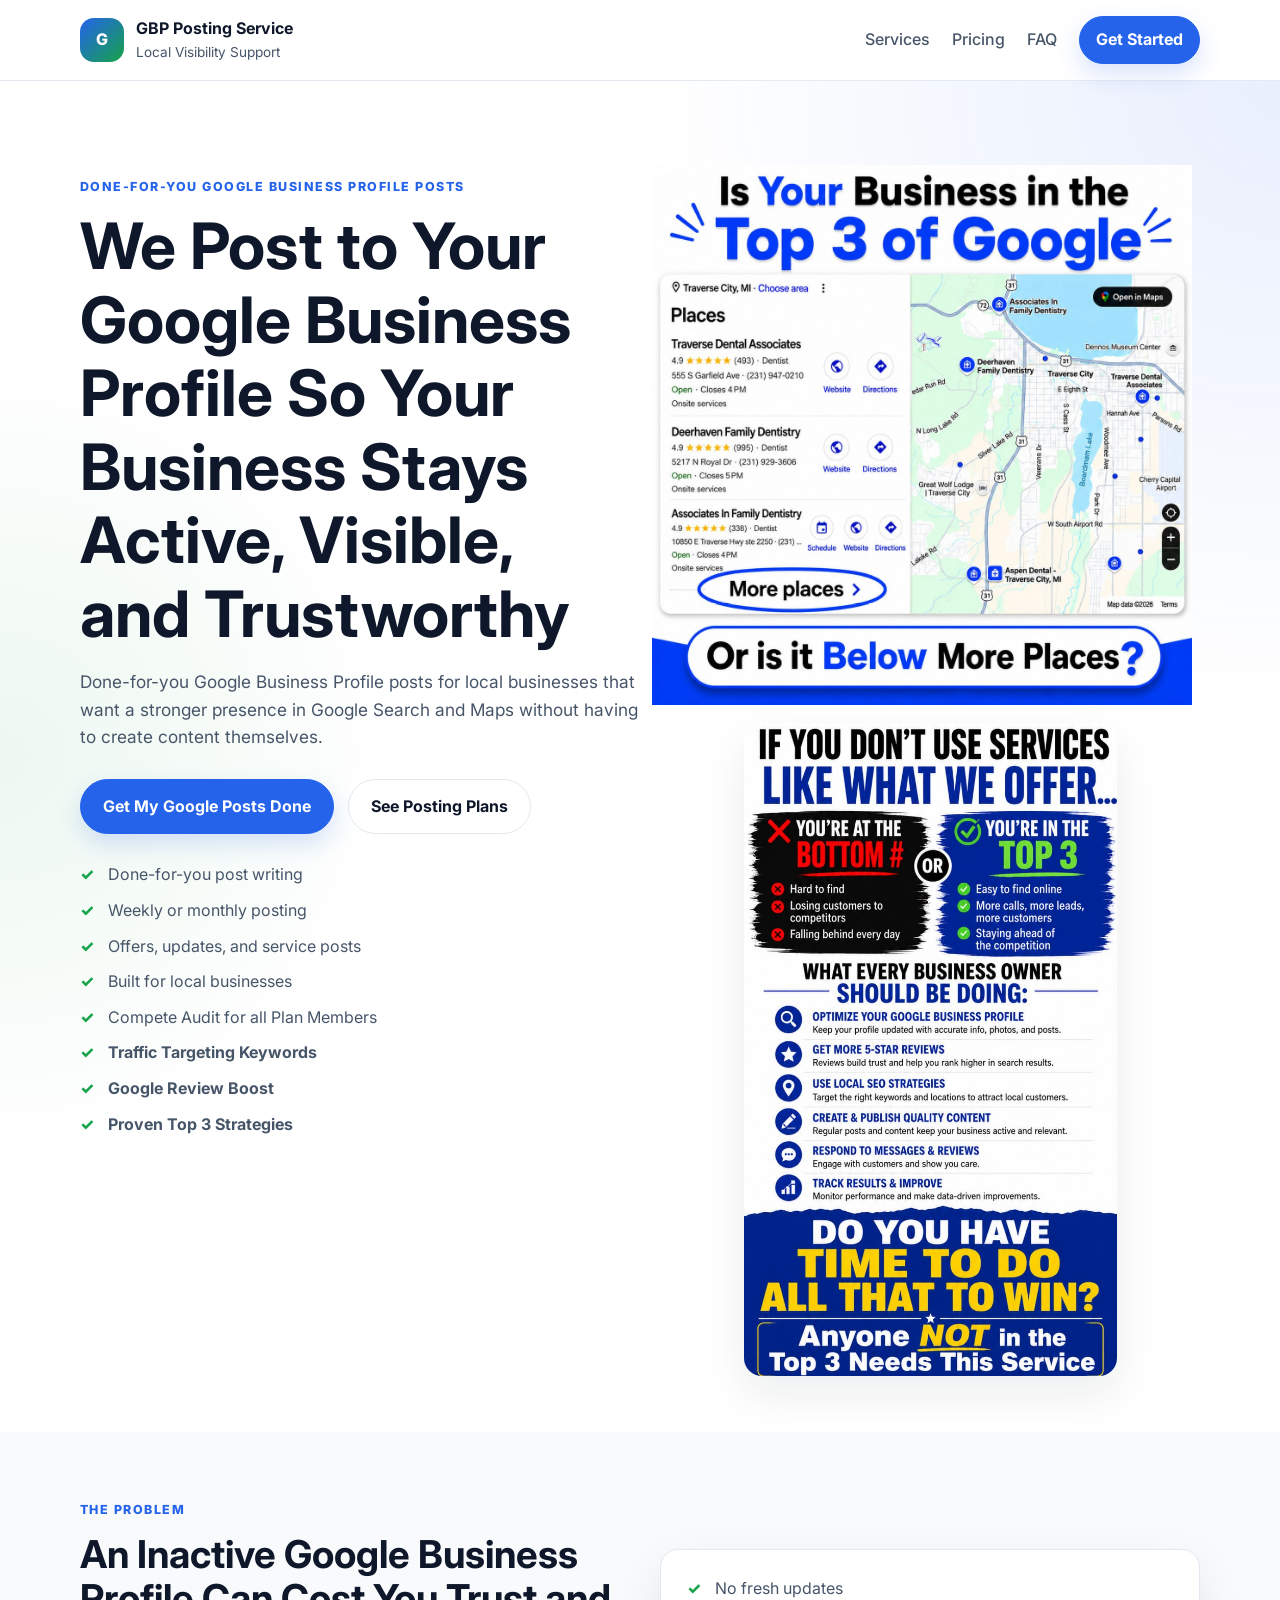
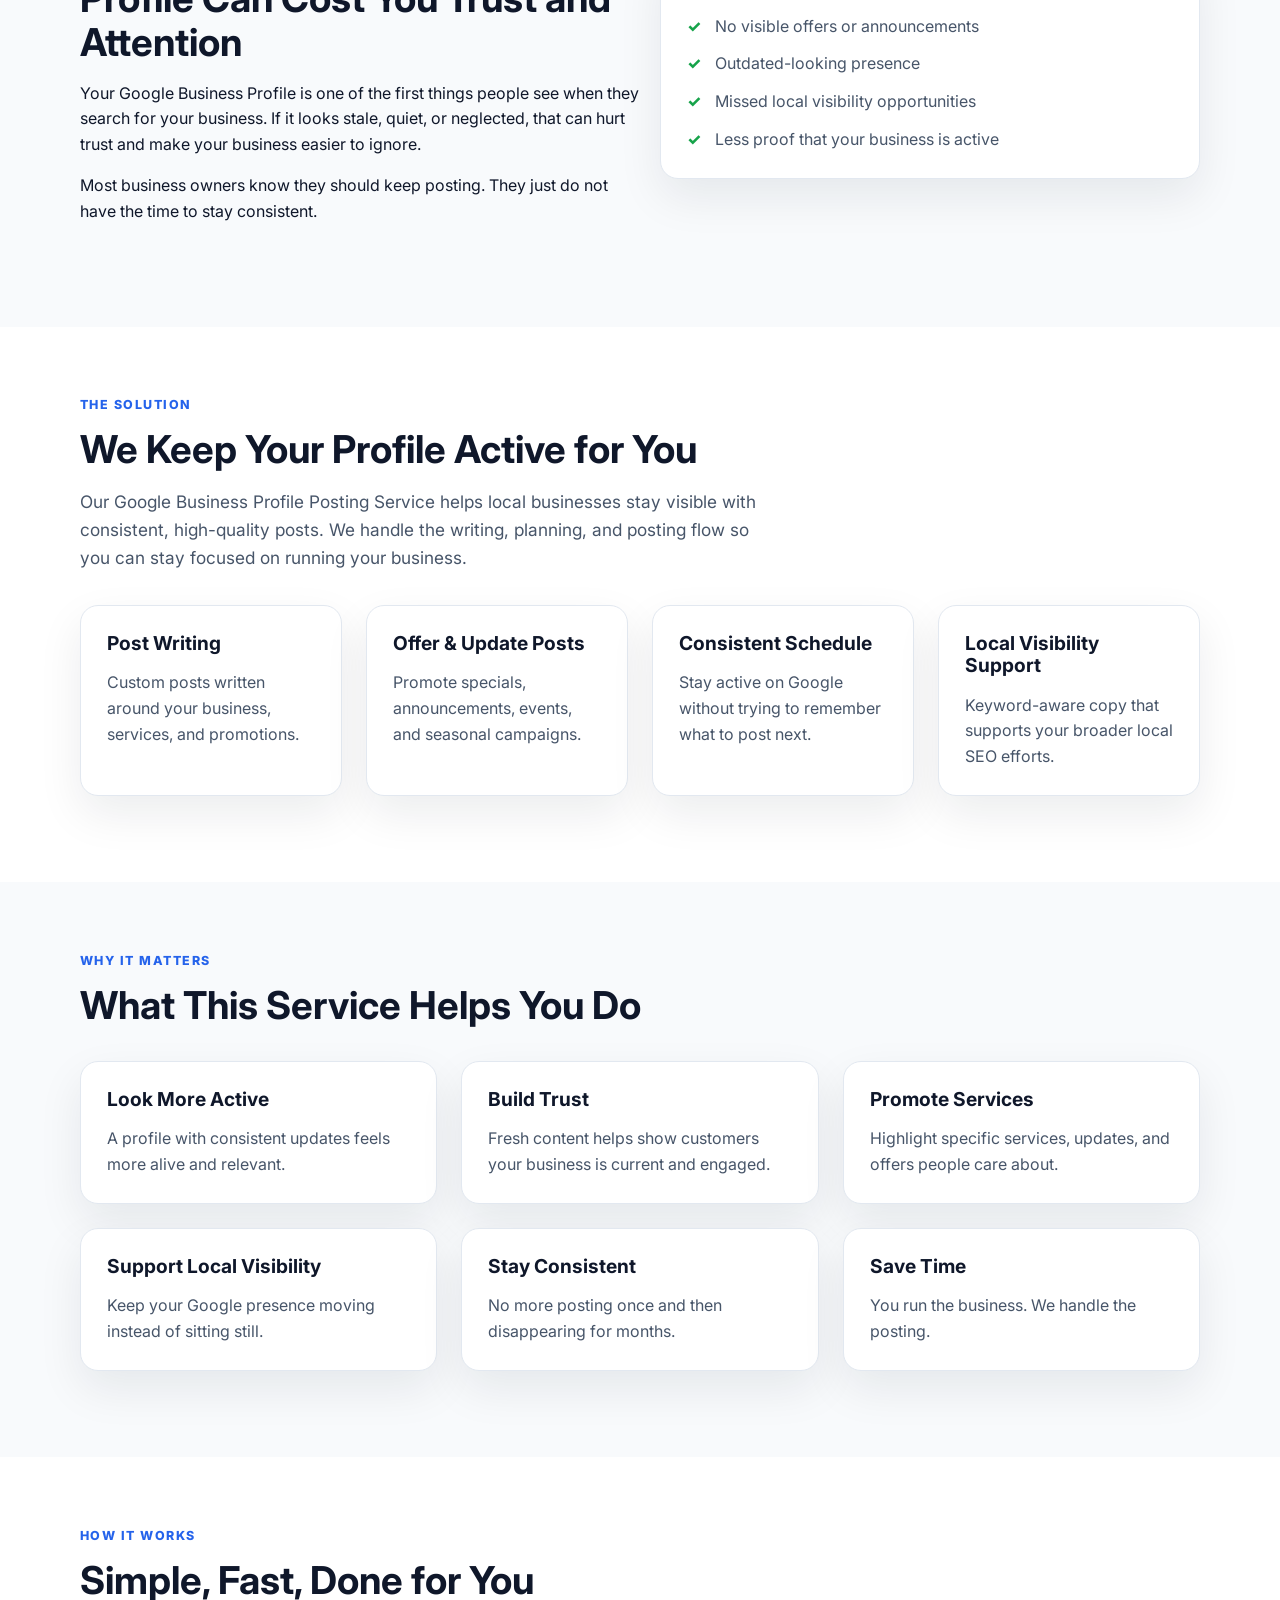
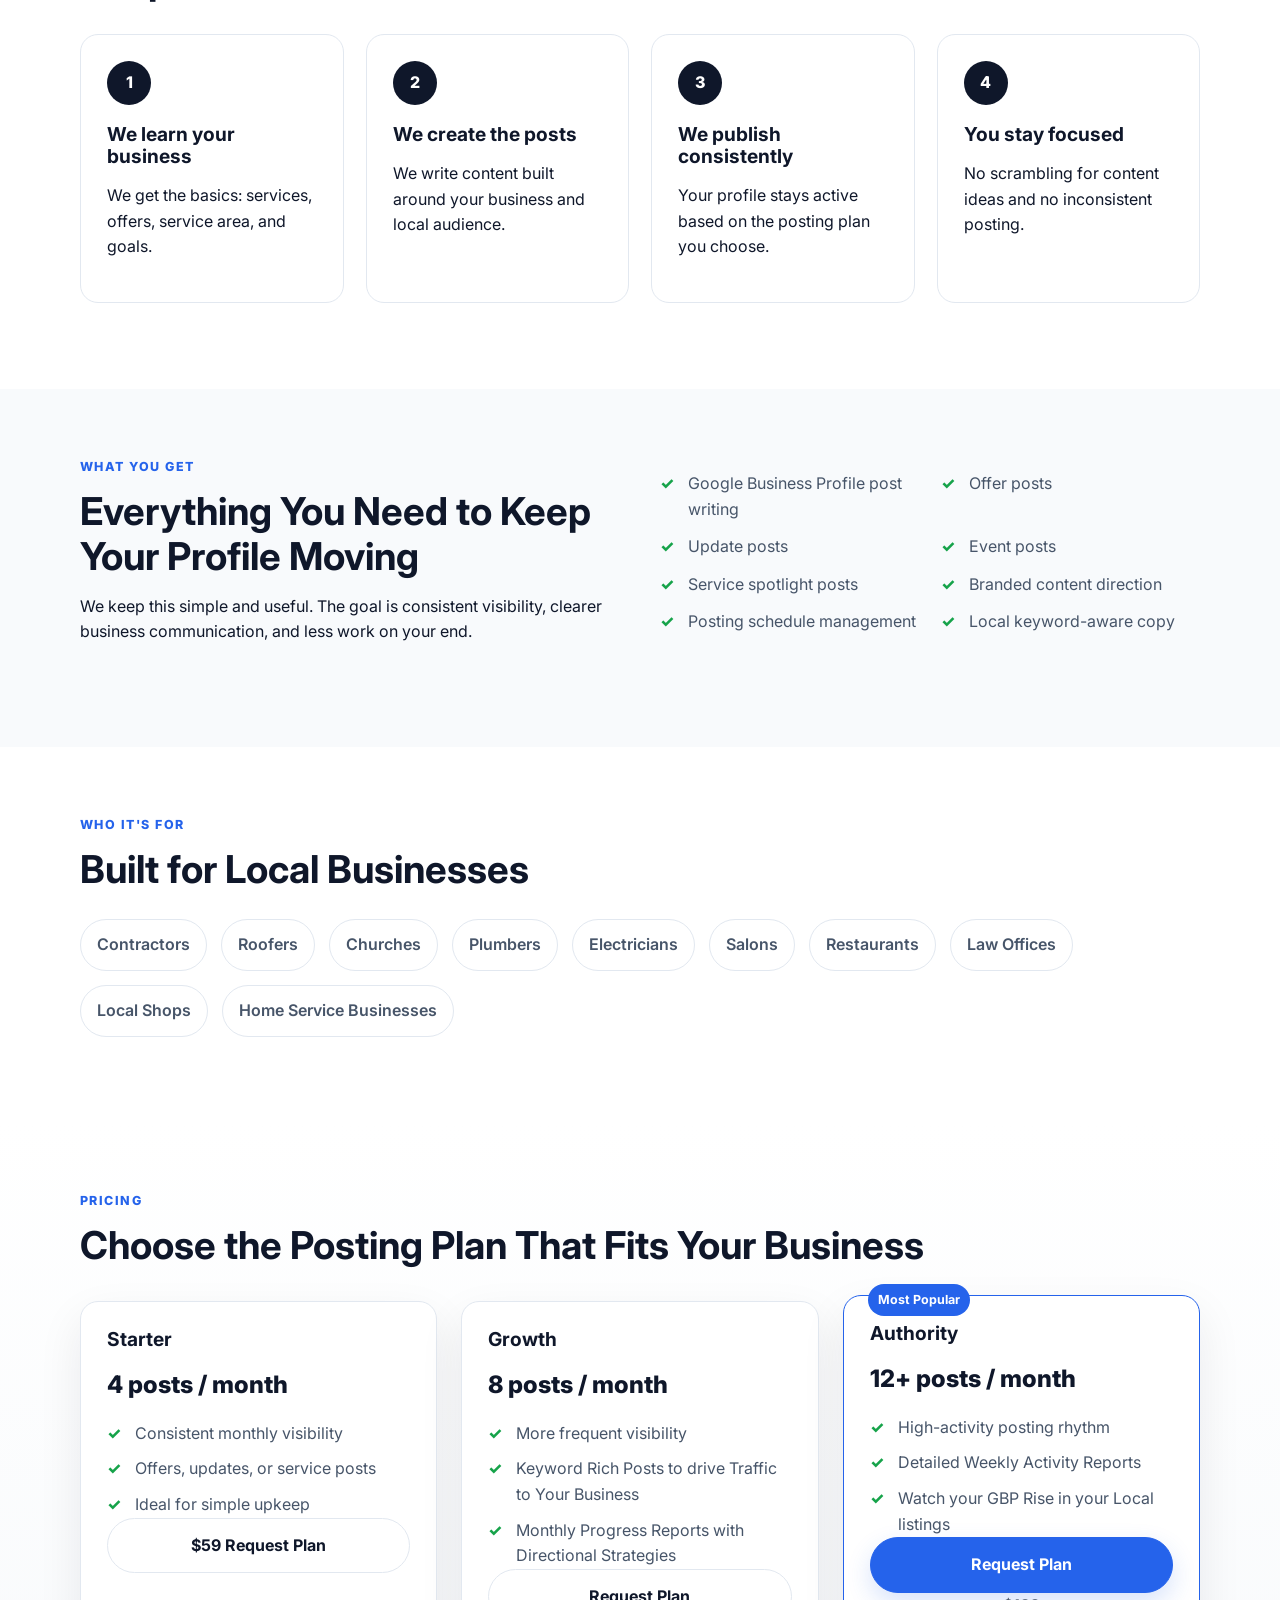
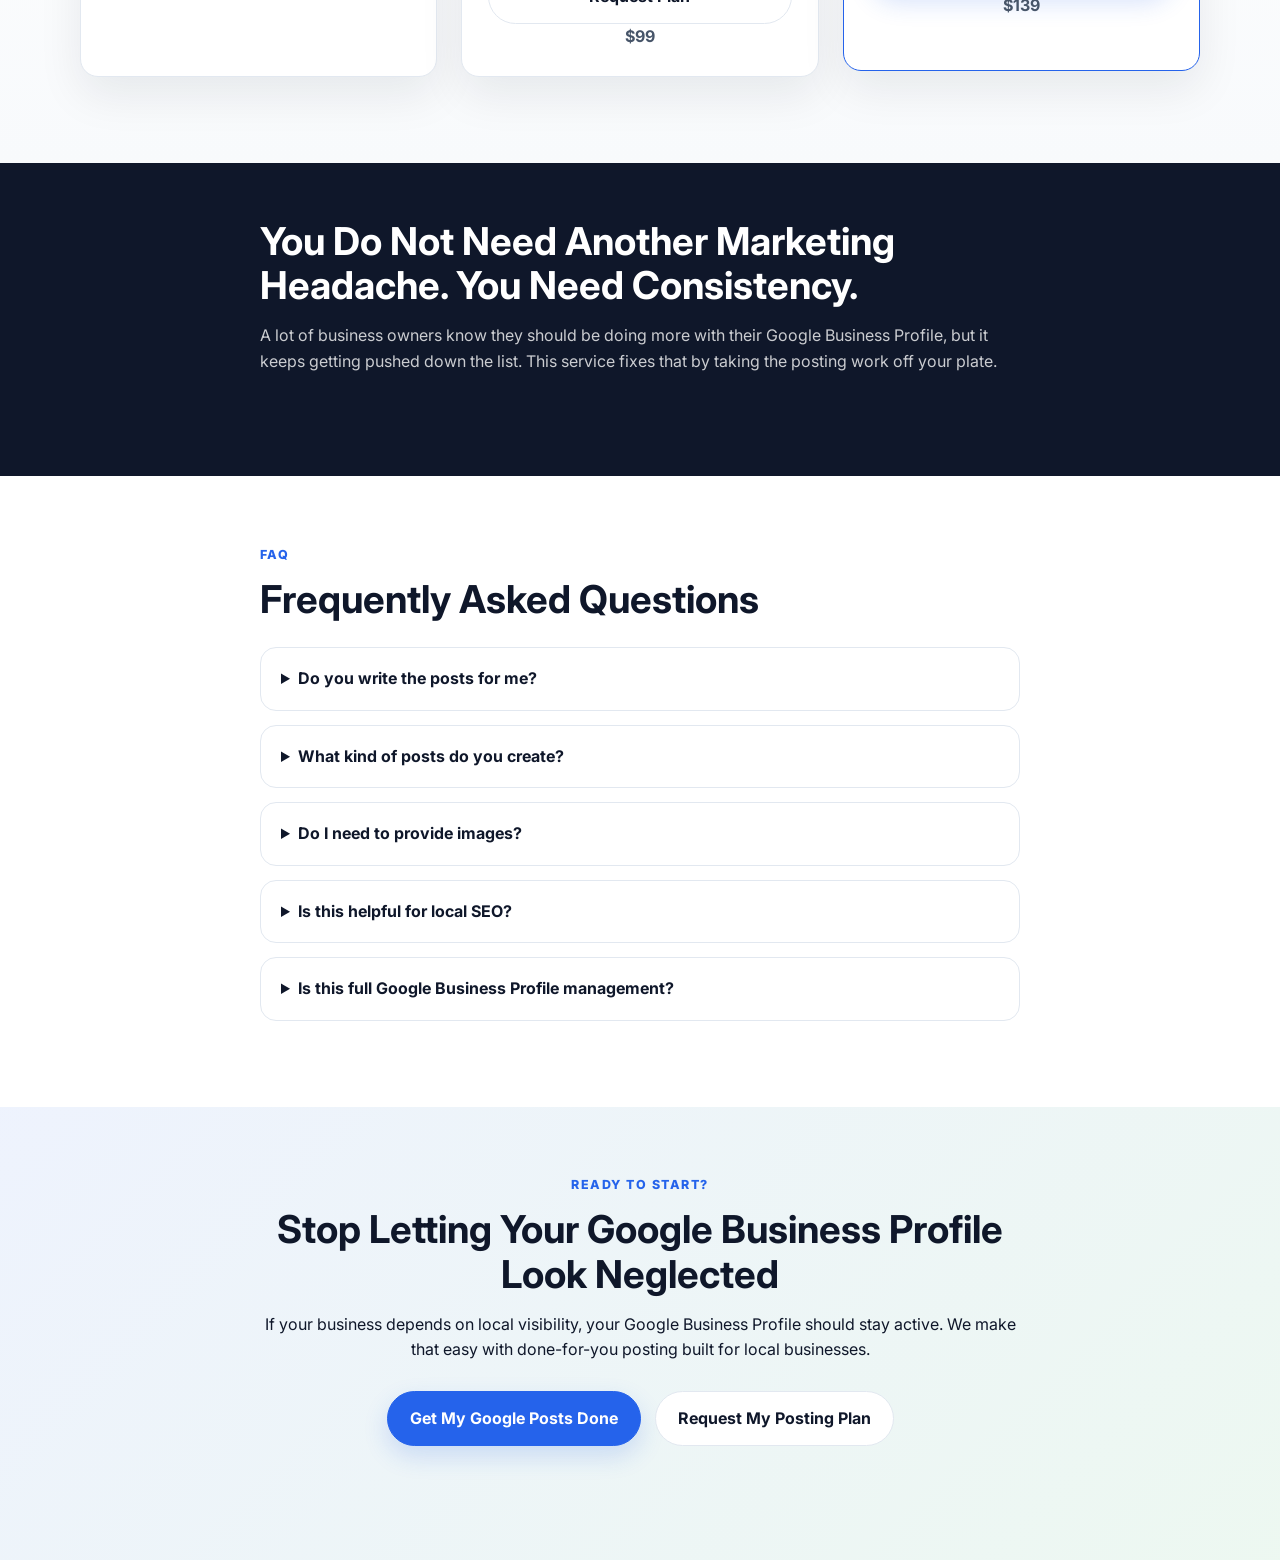
==== commit e4f6c247: "Inline Starter plan price into button" ====
--- a/index.html
+++ b/index.html
@@ -190,8 +190,7 @@
               <li>Offers, updates, or service posts</li>
               <li>Ideal for simple upkeep</li>
             </ul>
-            <a href="#contact" class="btn btn-secondary btn-block">Request Plan</a>
-            <p class="plan-price-note">$59</p>
+            <a href="#contact" class="btn btn-secondary btn-block">$59 Request Plan</a>
           </article>
           <article class="card pricing-card">
             <h3>Growth</h3>
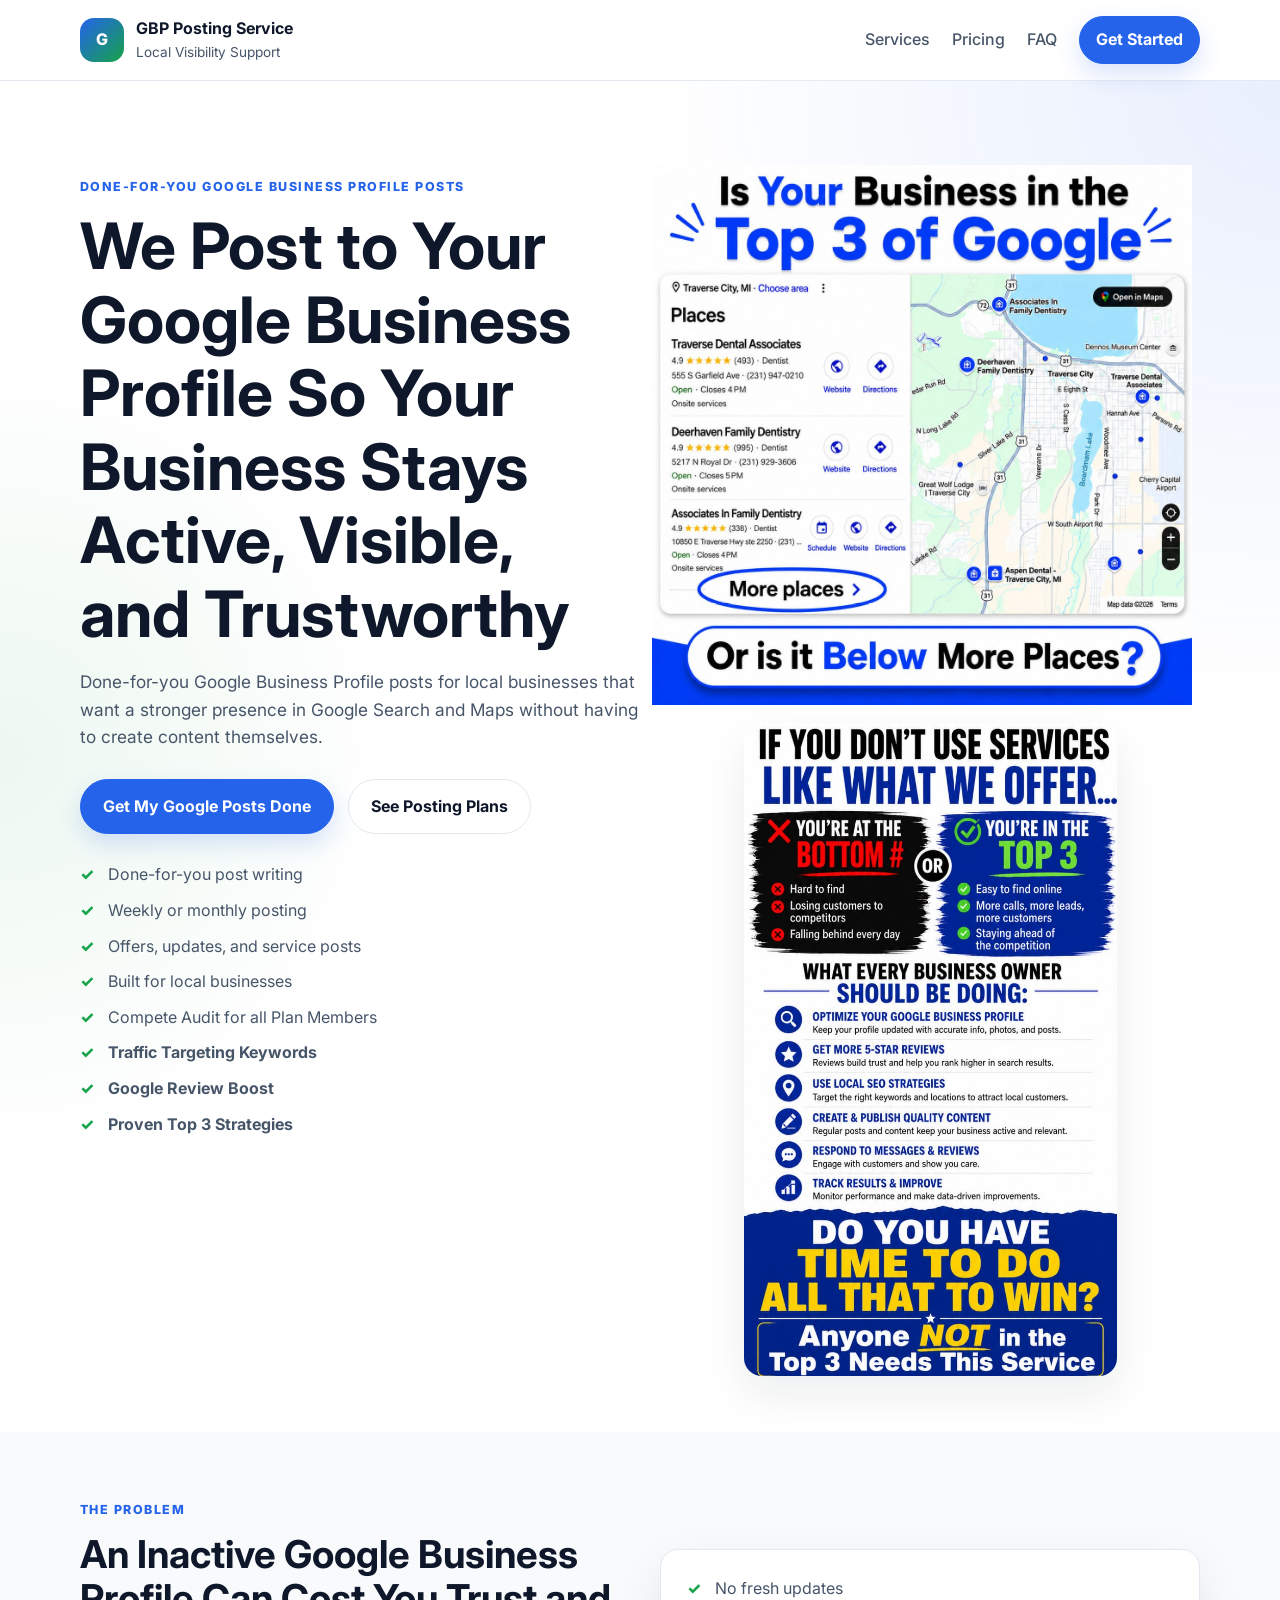
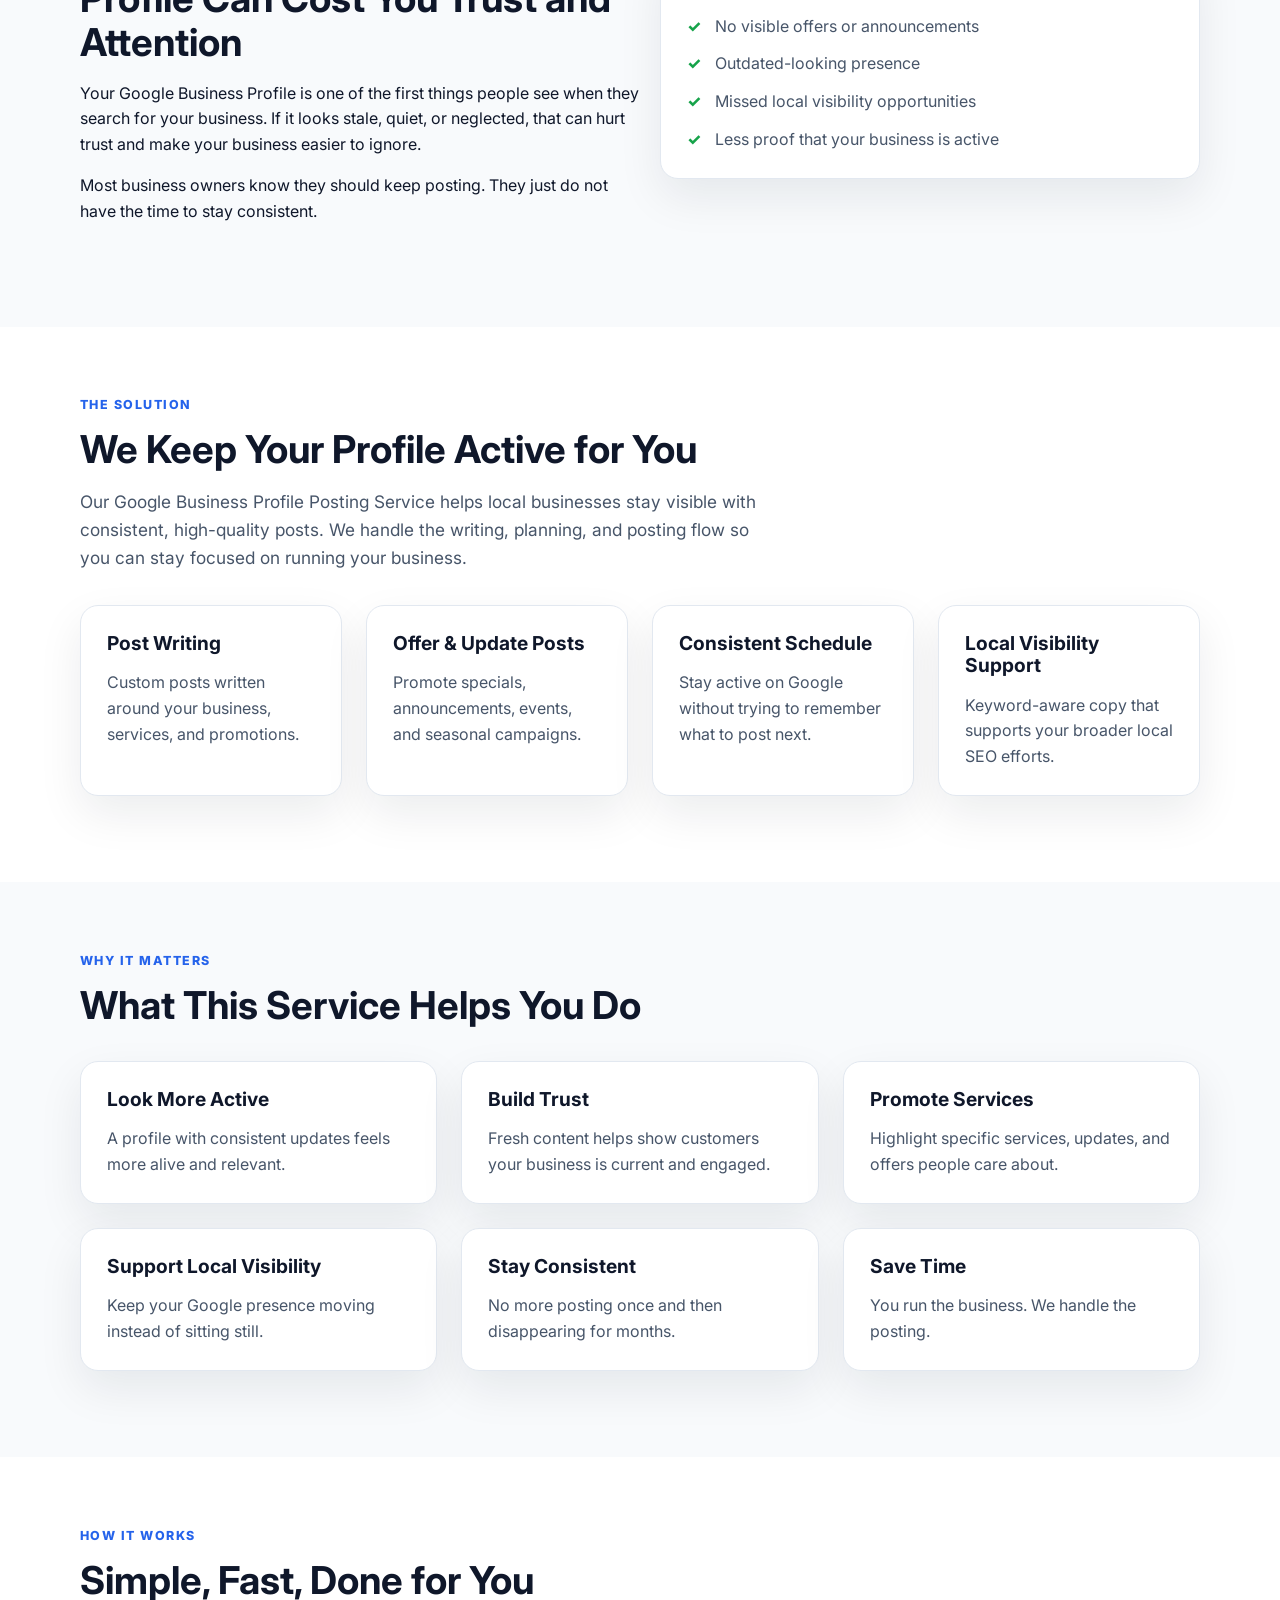
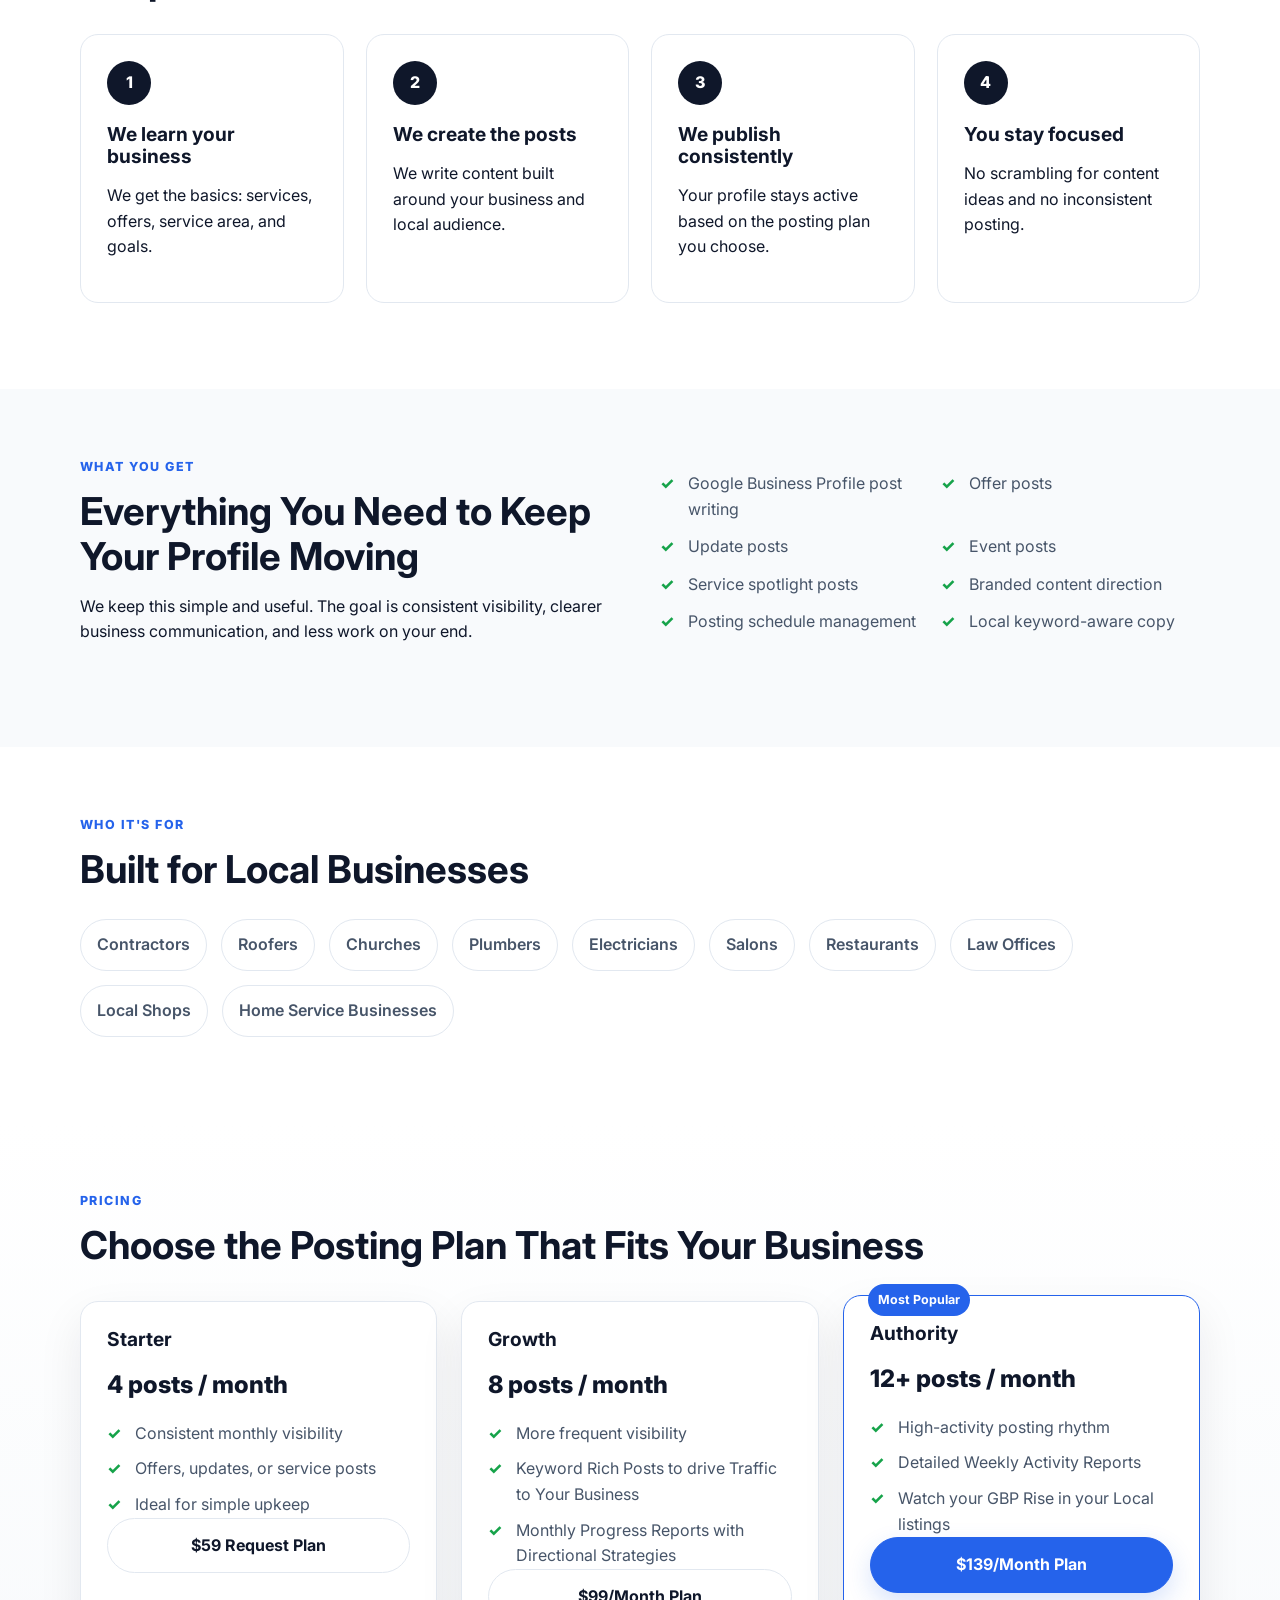
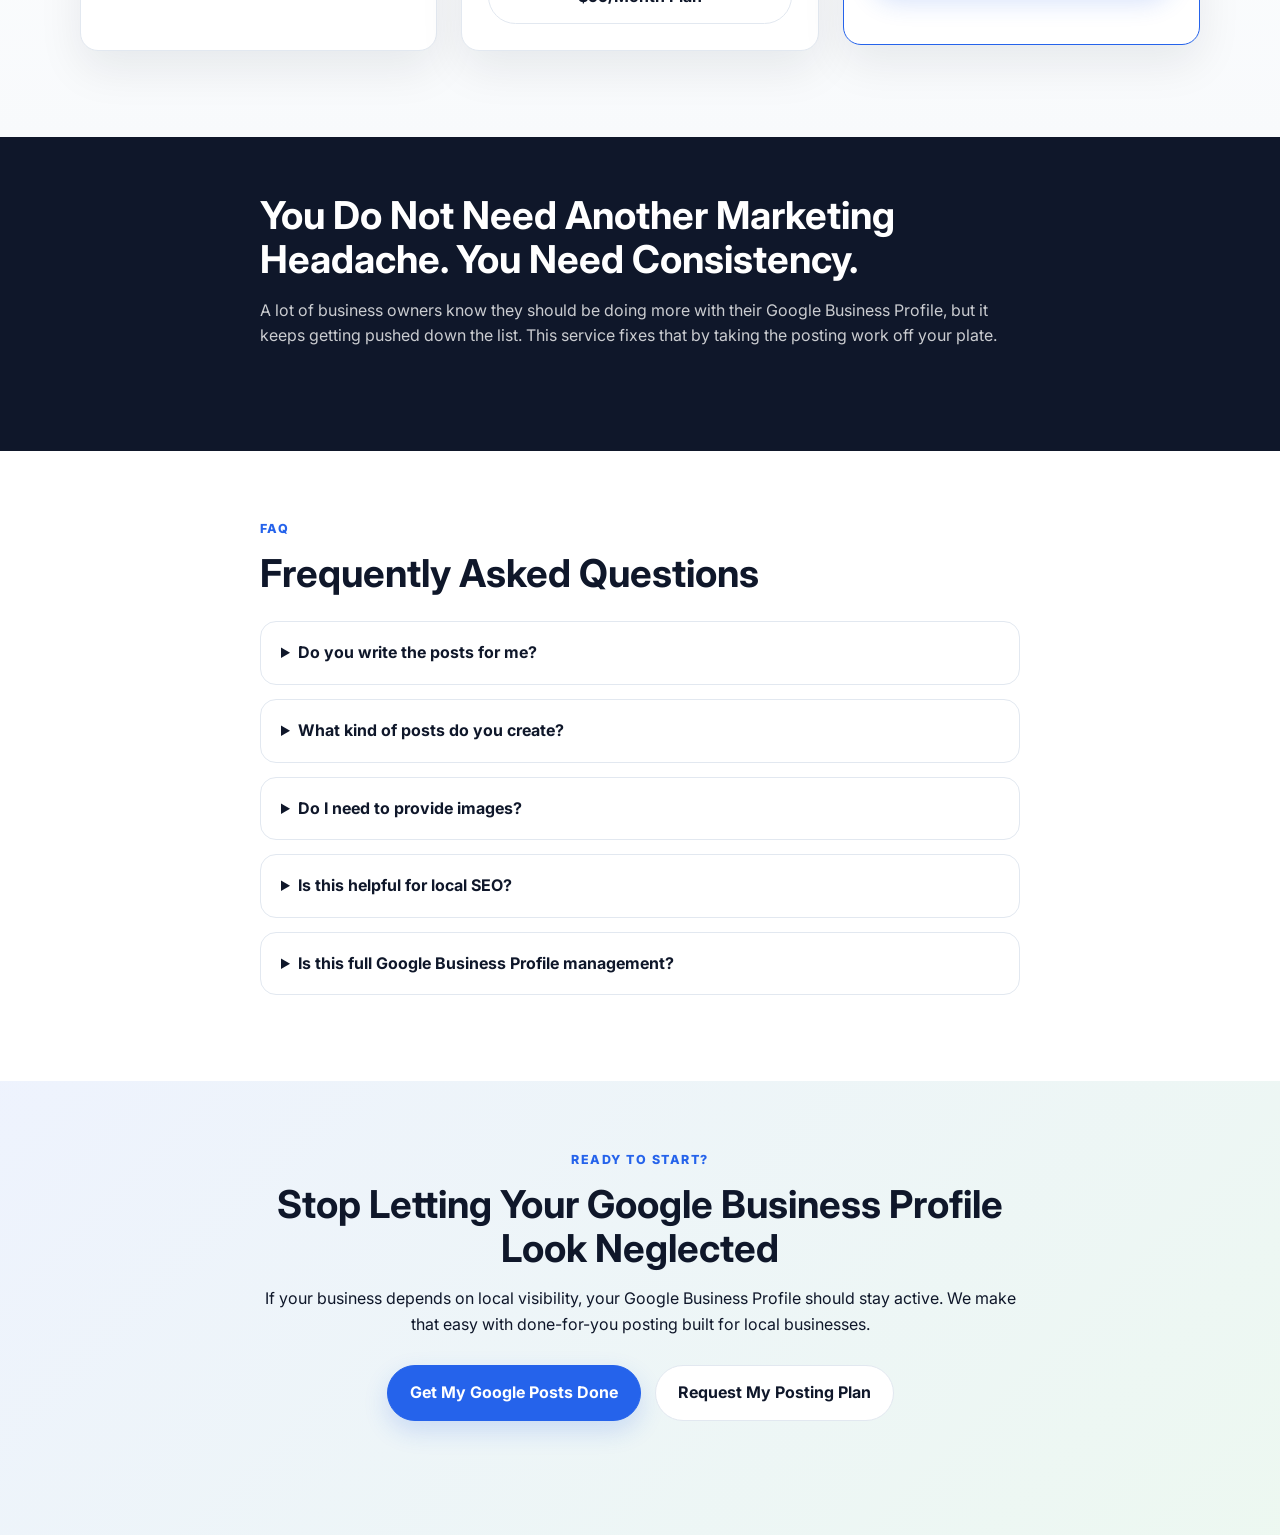
==== commit 1a735f42: "Inline Growth and Authority pricing into buttons" ====
--- a/index.html
+++ b/index.html
@@ -200,8 +200,7 @@
               <li>Keyword Rich Posts to drive Traffic to Your Business</li>
               <li>Monthly Progress Reports with Directional Strategies</li>
             </ul>
-            <a href="#contact" class="btn btn-secondary btn-block">Request Plan</a>
-            <p class="plan-price-note">$99</p>
+            <a href="#contact" class="btn btn-secondary btn-block">$99/Month Plan</a>
           </article>
           <article class="card pricing-card featured">
             <div class="tag">Most Popular</div>
@@ -212,8 +211,7 @@
               <li>Detailed Weekly Activity Reports</li>
               <li>Watch your GBP Rise in your Local listings</li>
             </ul>
-            <a href="#contact" class="btn btn-block">Request Plan</a>
-            <p class="plan-price-note">$139</p>
+            <a href="#contact" class="btn btn-block">$139/Month Plan</a>
           </article>
         </div>
       </div>
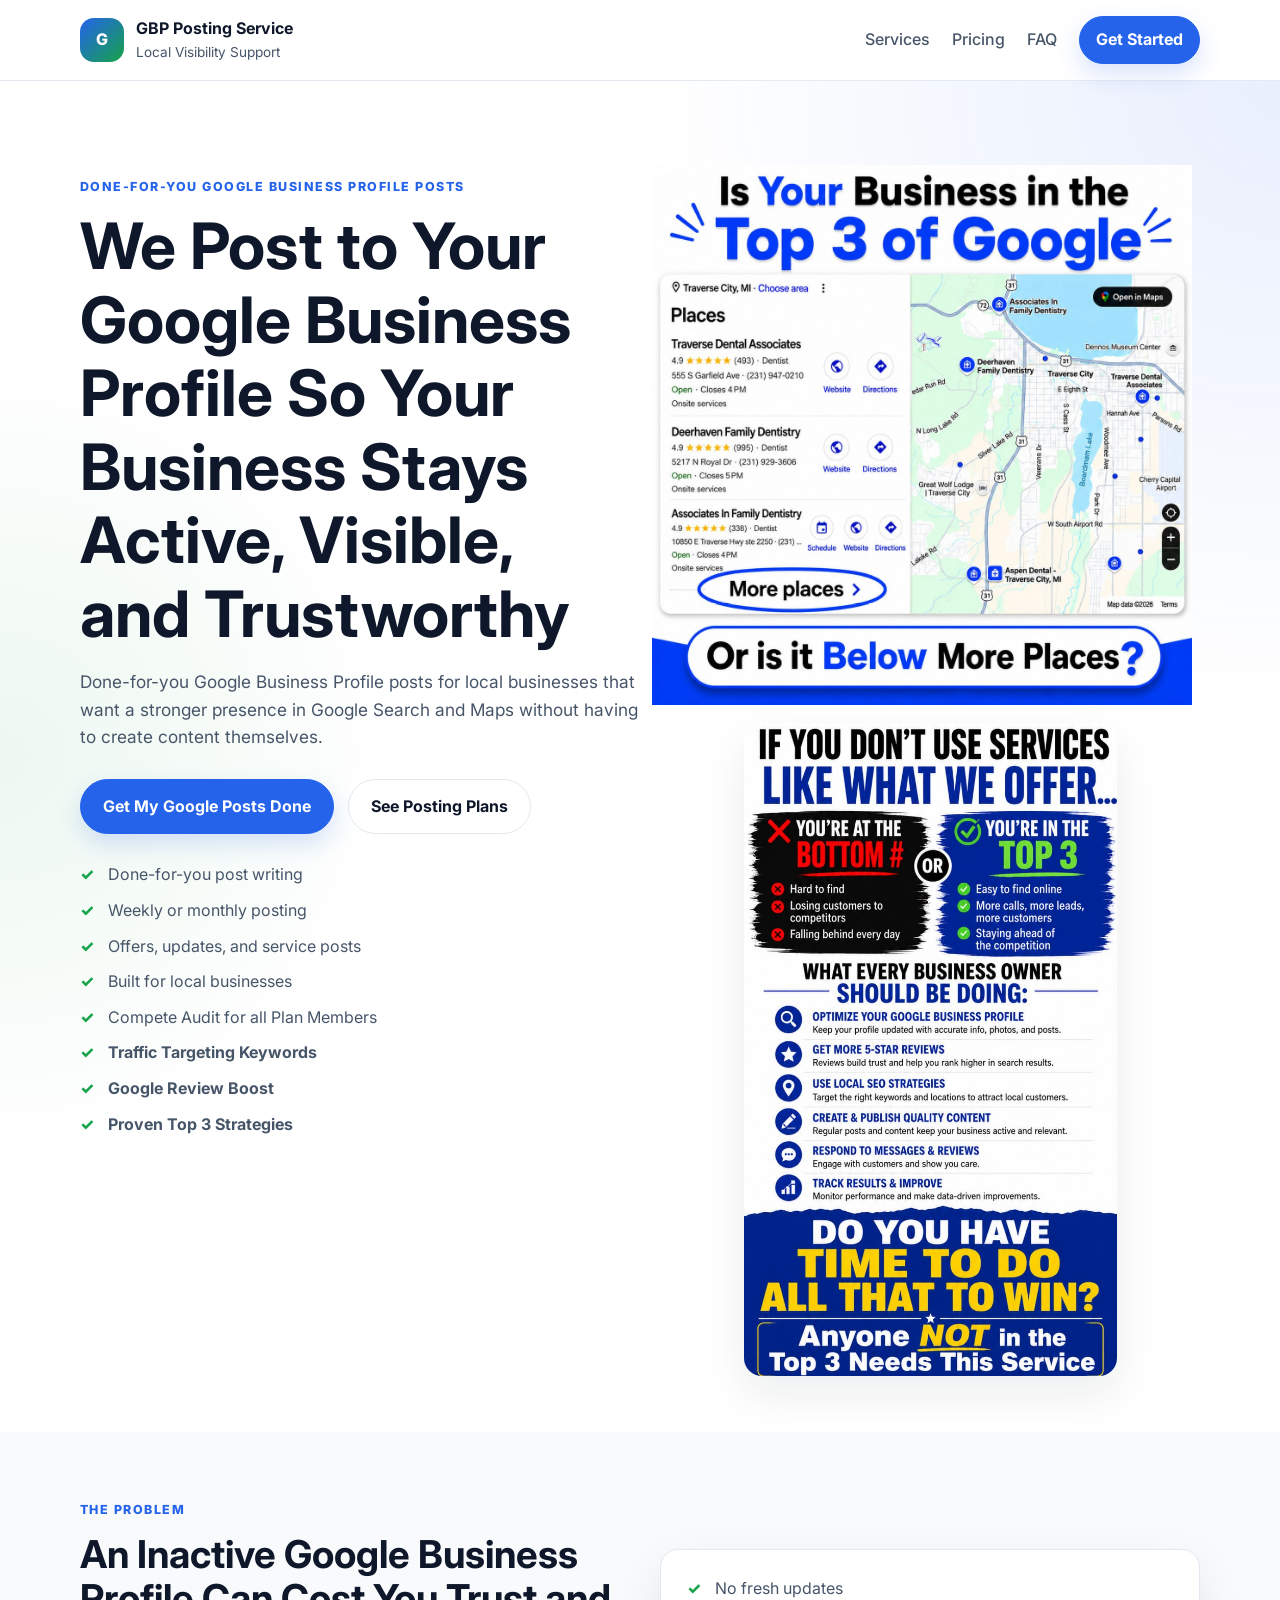
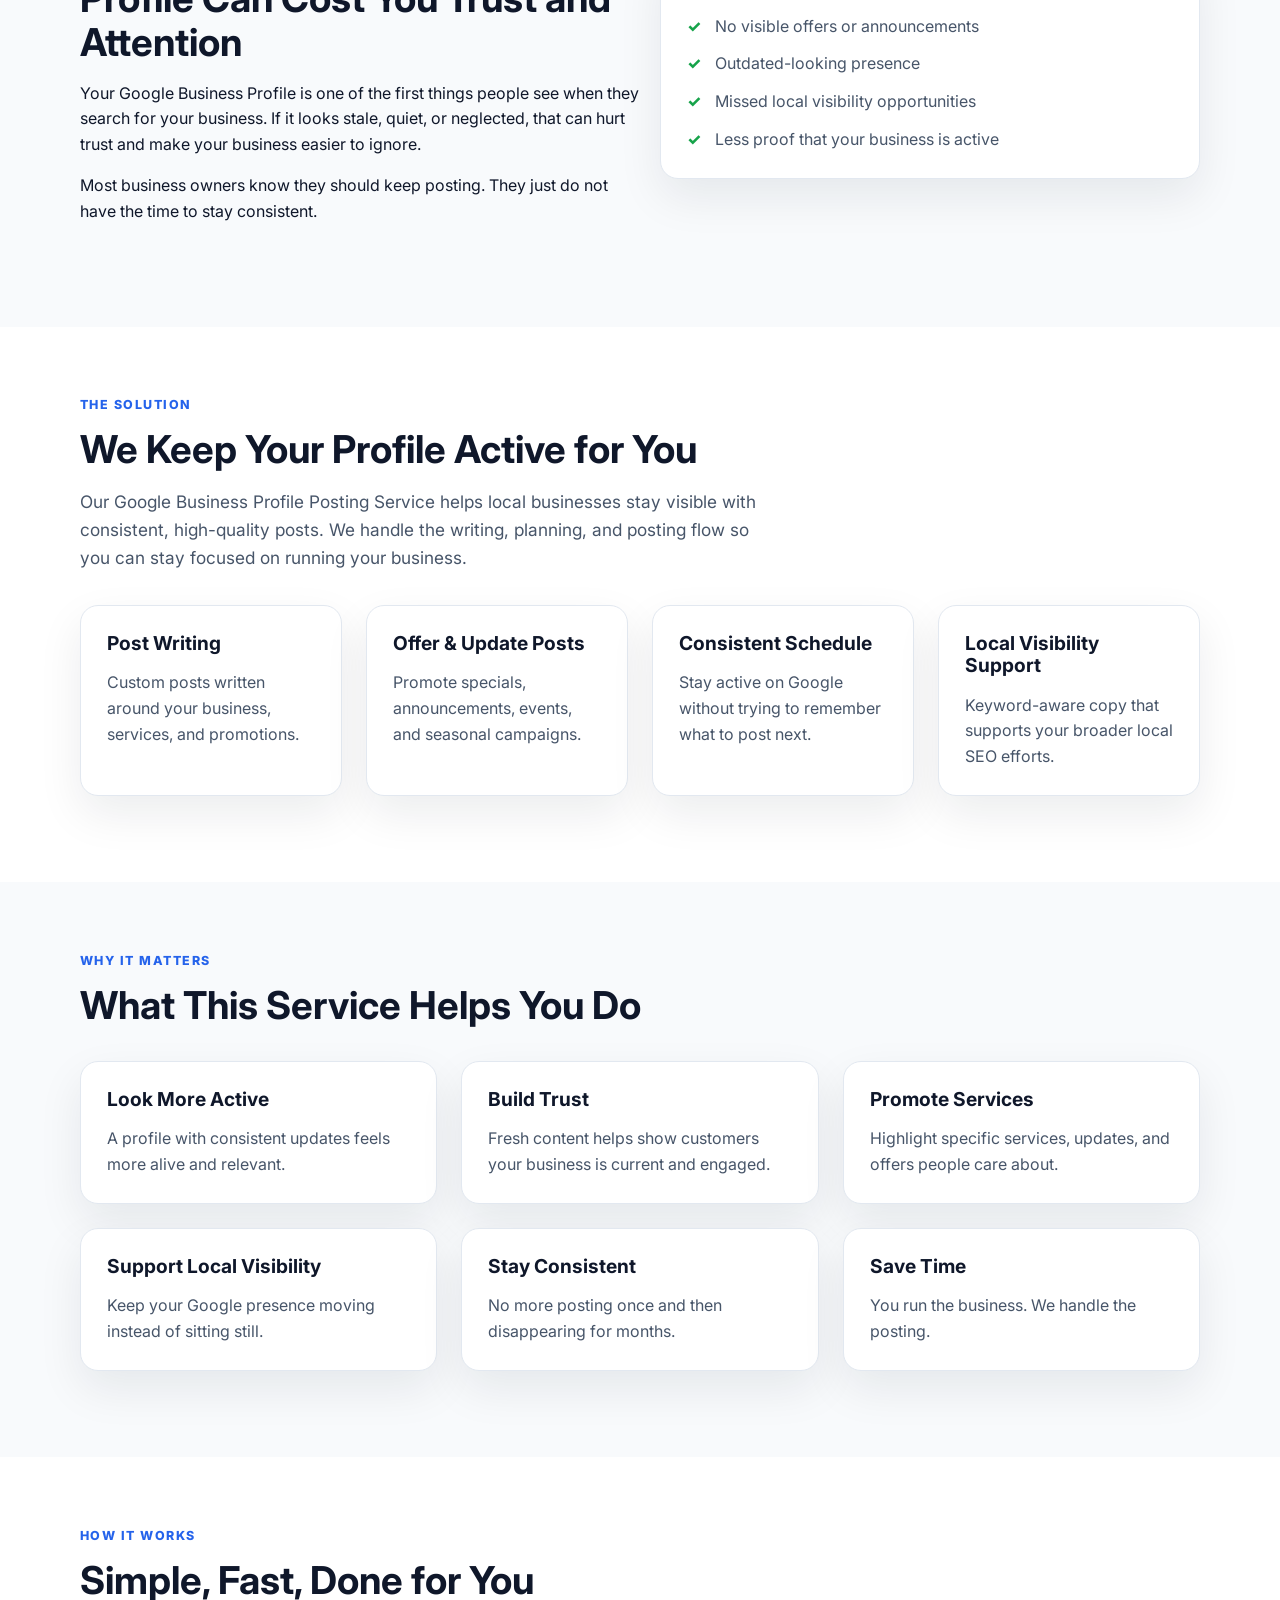
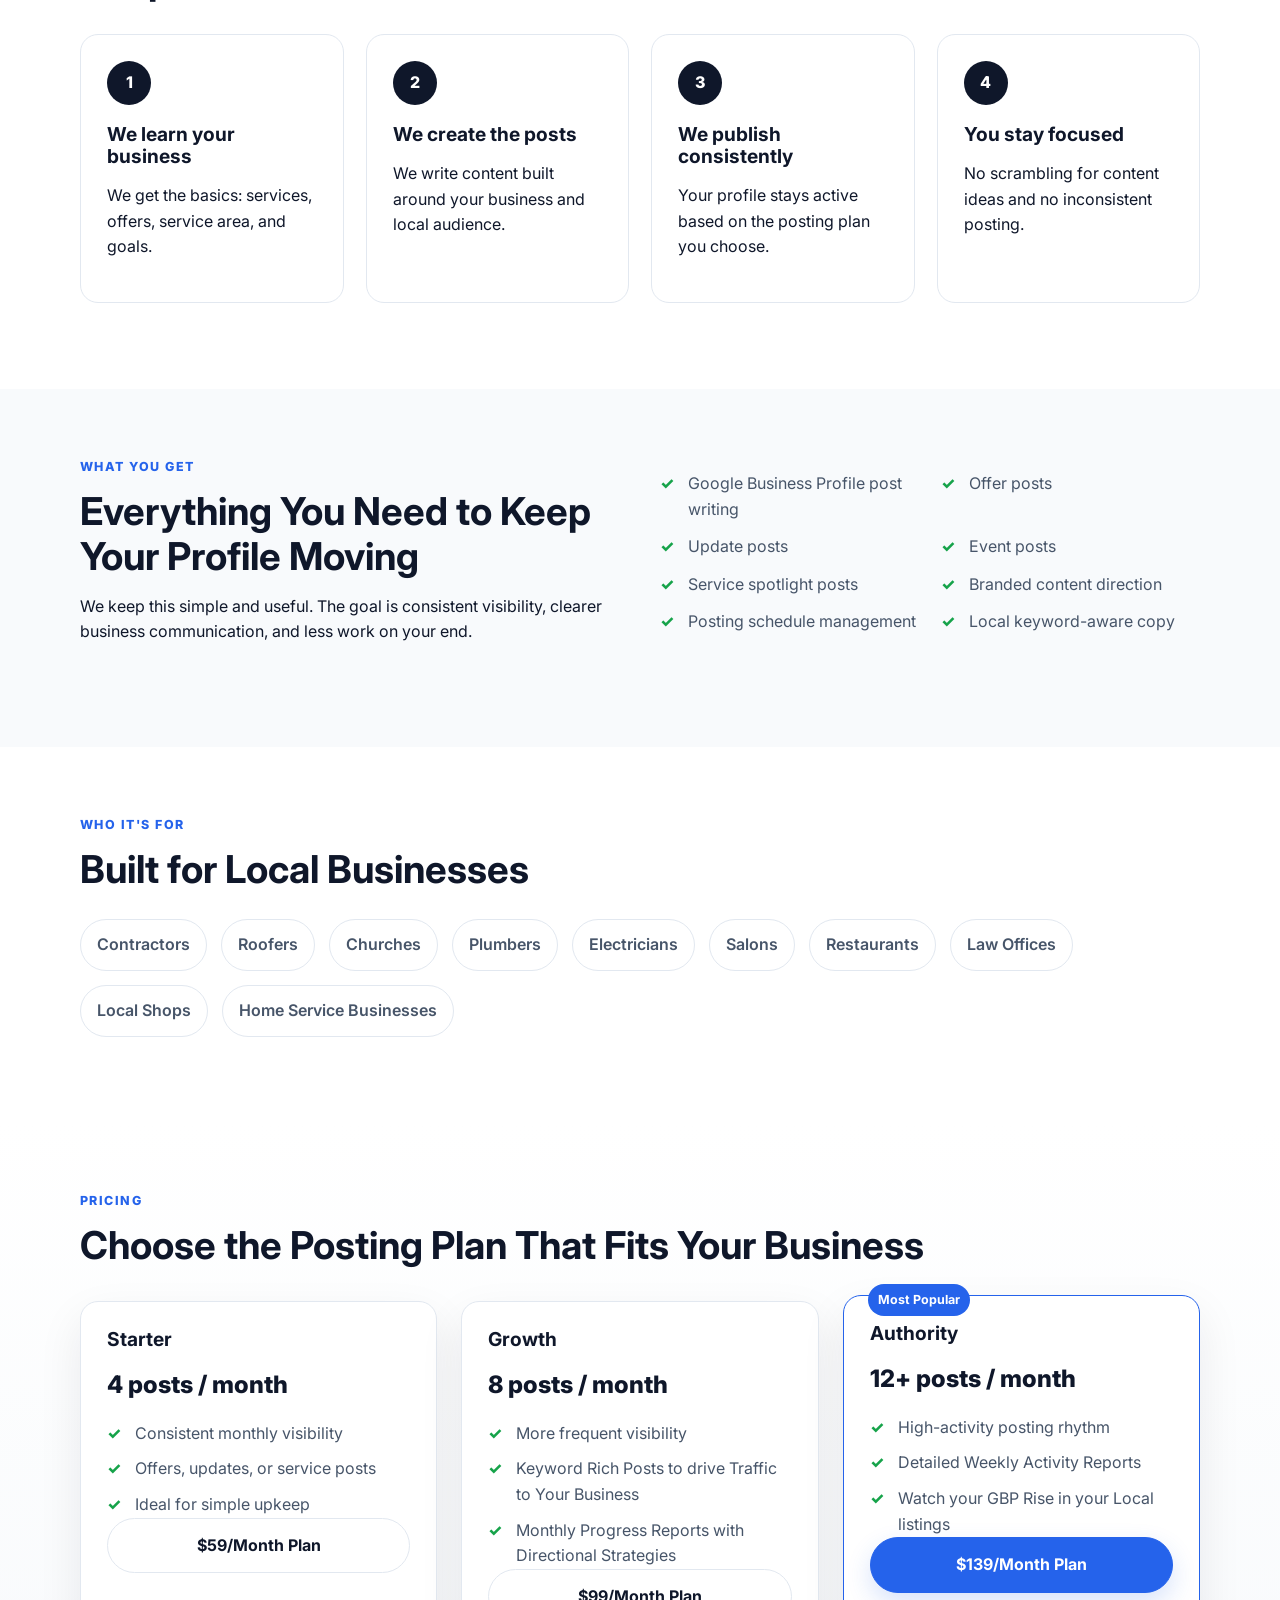
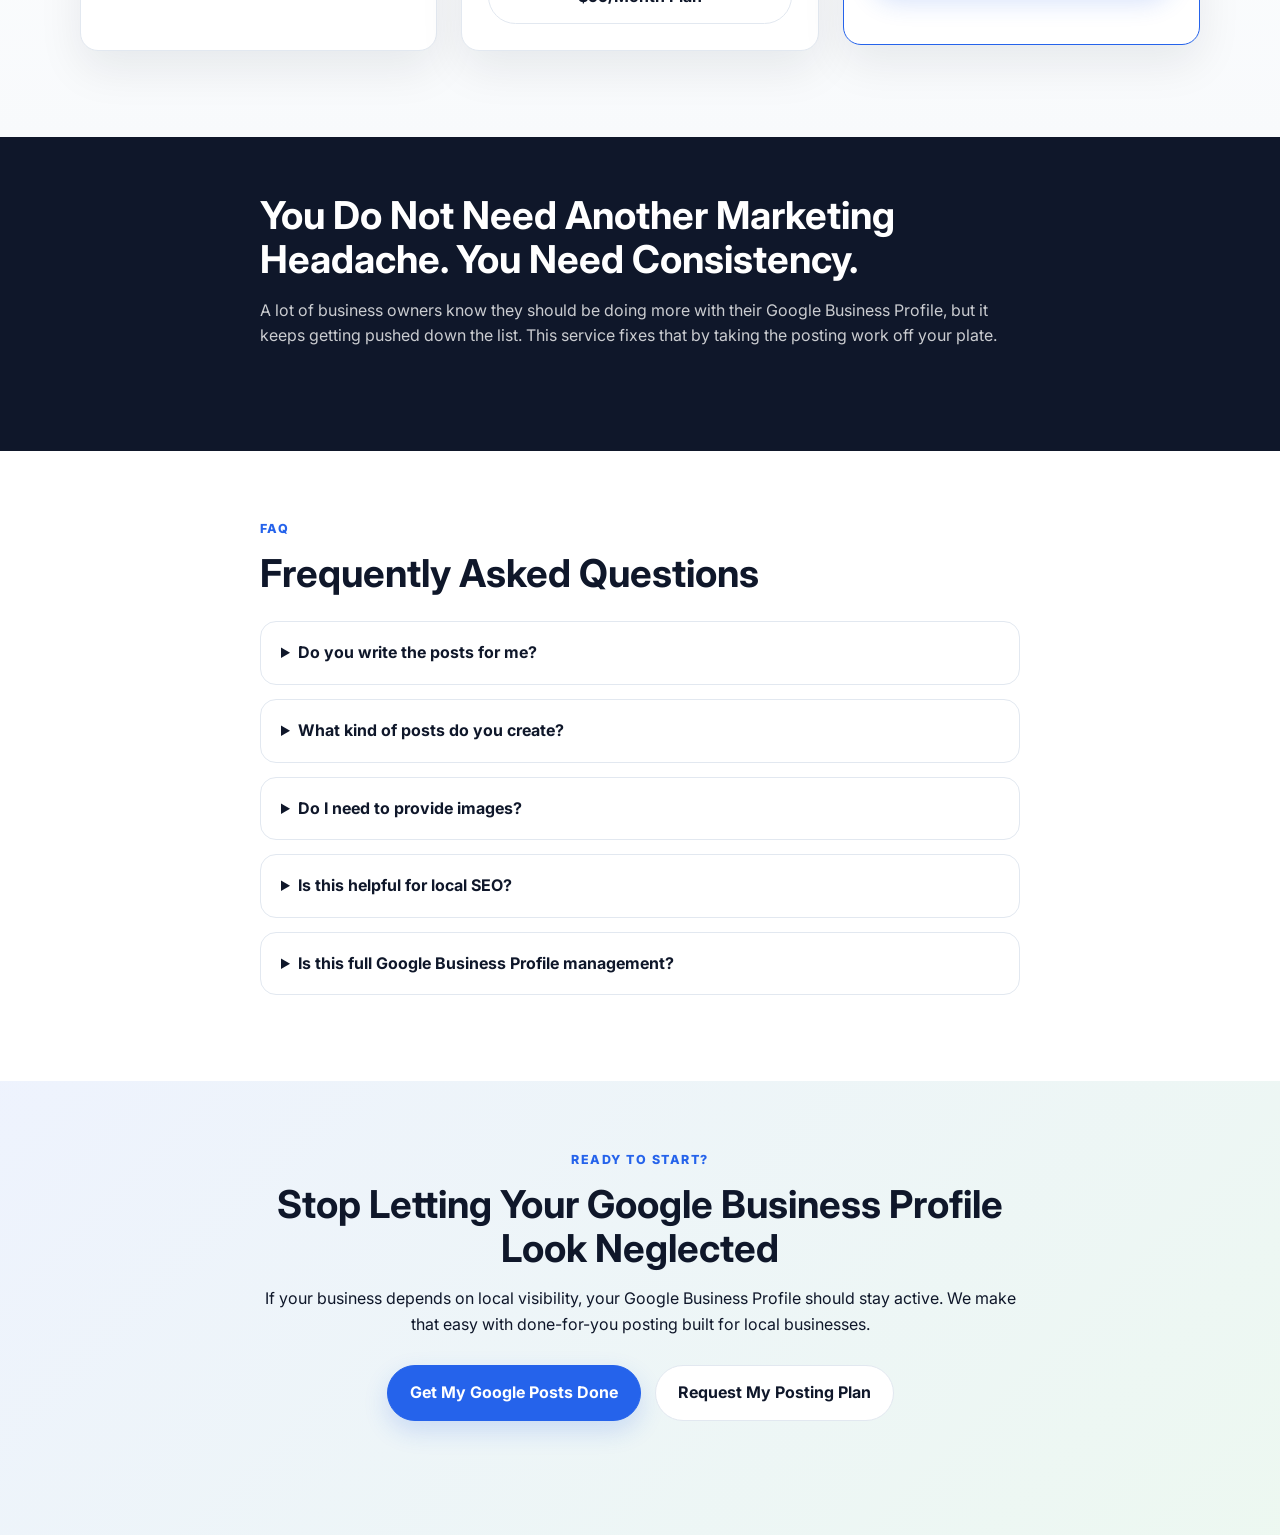
==== commit 6bcfaae4: "Standardize Starter plan button text" ====
--- a/index.html
+++ b/index.html
@@ -190,7 +190,7 @@
               <li>Offers, updates, or service posts</li>
               <li>Ideal for simple upkeep</li>
             </ul>
-            <a href="#contact" class="btn btn-secondary btn-block">$59 Request Plan</a>
+            <a href="#contact" class="btn btn-secondary btn-block">$59/Month Plan</a>
           </article>
           <article class="card pricing-card">
             <h3>Growth</h3>
